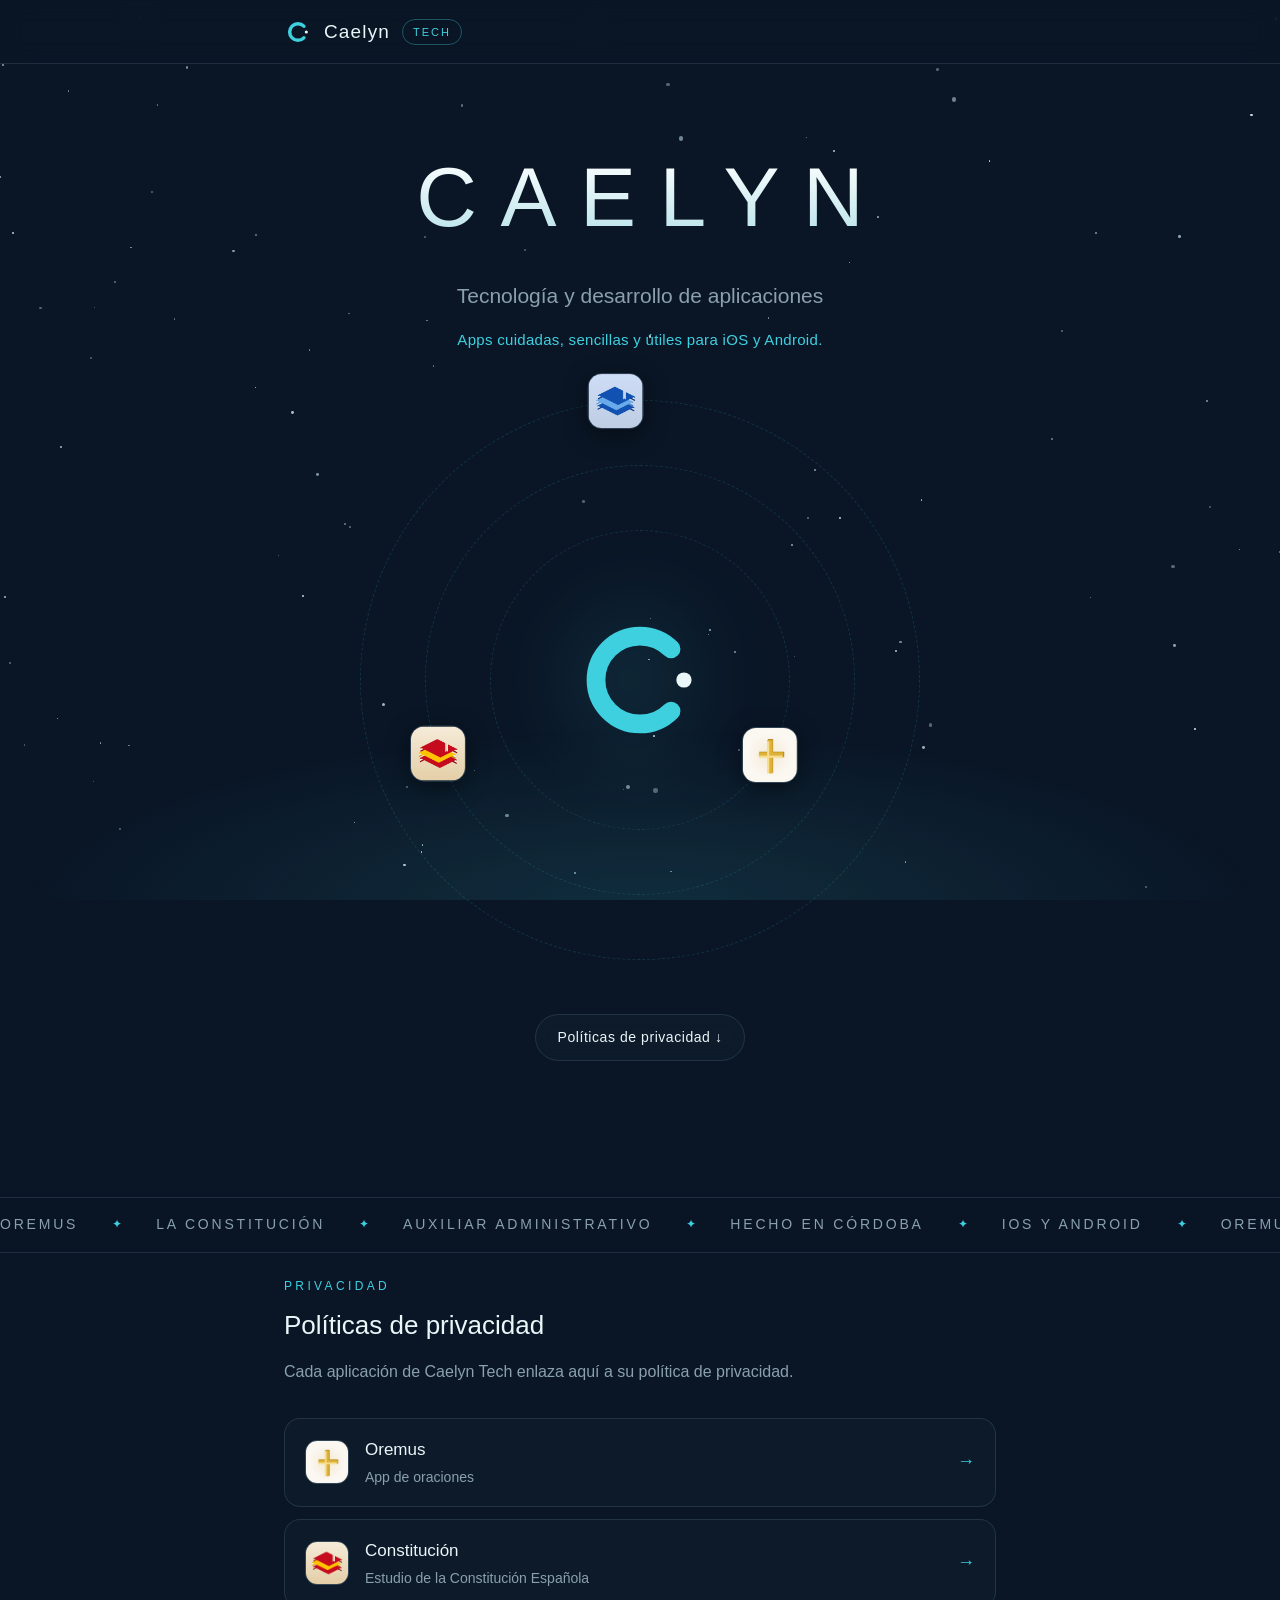
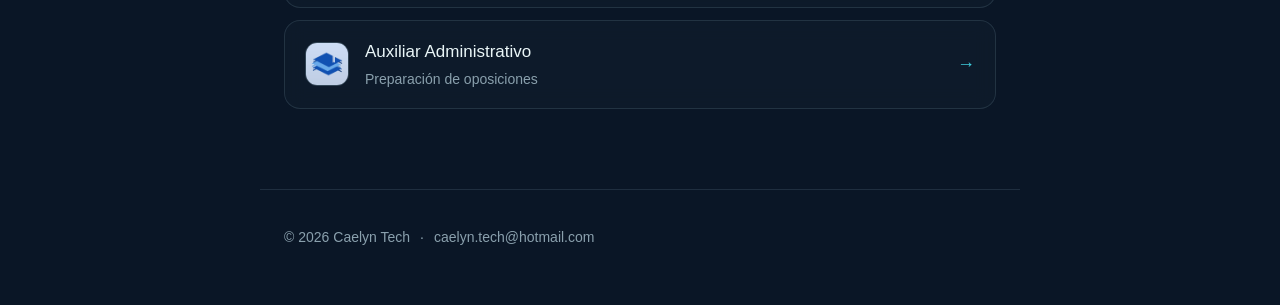
==== index.html @ d55067e0 "Efectos estilo MetaMask: tipografía gigante, cascada de entrada, ticker de apps, tilt 3D del sistema" ====
<!DOCTYPE html>
<html lang="es">
<head>
<meta charset="UTF-8" />
<meta name="viewport" content="width=device-width, initial-scale=1.0" />
<title>Caelyn Tech — Tecnología y desarrollo de aplicaciones</title>
<meta name="description" content="Caelyn Tech. Estudio de tecnología y desarrollo de aplicaciones. Centro de políticas de privacidad de nuestras apps." />
<link rel="icon" type="image/svg+xml" href="icon.svg?v=3" />
<link rel="icon" type="image/png" sizes="32x32" href="favicon-32.png?v=3" />
<link rel="icon" type="image/png" sizes="192x192" href="favicon-192.png?v=3" />
<link rel="apple-touch-icon" sizes="180x180" href="apple-touch-icon.png?v=3" />
<link rel="stylesheet" href="styles.css?v=4" />
</head>
<body>
<div class="sky" aria-hidden="true">
  <div class="stars" id="l1"></div>
  <div class="stars" id="l2"></div>
  <div class="stars" id="l3"></div>
  <div class="shooting"></div>
  <div class="horizon-glow"></div>
</div>

<header class="site-header">
  <a class="brand" href="./">
    <svg class="brand-mark" viewBox="0 0 64 64" aria-hidden="true">
      <path d="M45.4 18.6 A19 19 0 1 0 45.4 45.4" fill="none" stroke-width="8" stroke-linecap="round" style="stroke: var(--accent)" />
      <circle cx="51" cy="32" r="3.6" fill="currentColor" />
    </svg>
    <span class="brand-word">Caelyn</span>
    <span class="brand-tag">Tech</span>
  </a>
</header>

<main>
  <section class="hero">
    <h1>Caelyn</h1>
    <p class="tagline">Tecnología y desarrollo de aplicaciones</p>
    <p class="hero-sub">Apps cuidadas, sencillas y útiles para iOS y Android.</p>

    <div class="system" id="system" aria-label="Nuestras aplicaciones orbitando la marca Caelyn">
      <div class="ring r1" aria-hidden="true"></div>
      <div class="ring r2" aria-hidden="true"></div>
      <div class="ring r3" aria-hidden="true"></div>
      <div class="system-center" aria-hidden="true">
        <svg class="orbit-mark" viewBox="0 0 512 512">
          <path d="M362 150 A150 150 0 1 0 362 362" fill="none" stroke="#3fd0e0" stroke-width="64" stroke-linecap="round"/>
          <g class="sat"><circle cx="406" cy="256" r="26" fill="#eaf6f8"/></g>
        </svg>
      </div>
      <a class="sat-app s1" href="privacidad/oremus.html" data-app="oremus" aria-label="Oremus — información de la app">
        <img src="assets/apps/oremus.png" alt="" width="56" height="56" />
        <span>Oremus</span>
      </a>
      <a class="sat-app s2" href="privacidad/constitucion.html" data-app="constitucion" aria-label="Constitución — información de la app">
        <img src="assets/apps/constitucion.png" alt="" width="56" height="56" />
        <span>Constitución</span>
      </a>
      <a class="sat-app s3" href="privacidad/auxiliar-administrativo.html" data-app="auxiliar" aria-label="Auxiliar Administrativo — información de la app">
        <img src="assets/apps/auxiliar-administrativo.png" alt="" width="56" height="56" />
        <span>Auxiliar Administrativo</span>
      </a>
    </div>

    <a class="hero-cta" href="#privacidad">Políticas de privacidad <span aria-hidden="true">↓</span></a>
  </section>

  <div class="ticker" aria-hidden="true">
    <div class="ticker-track">
      <div class="ticker-half">
        <span>Oremus</span><b>✦</b><span>La Constitución</span><b>✦</b><span>Auxiliar Administrativo</span><b>✦</b><span>Hecho en Córdoba</span><b>✦</b><span>iOS y Android</span><b>✦</b>
      </div>
      <div class="ticker-half">
        <span>Oremus</span><b>✦</b><span>La Constitución</span><b>✦</b><span>Auxiliar Administrativo</span><b>✦</b><span>Hecho en Córdoba</span><b>✦</b><span>iOS y Android</span><b>✦</b>
      </div>
    </div>
  </div>

  <section class="policies" id="privacidad" aria-labelledby="privacidad-title">
    <p class="eyebrow">Privacidad</p>
    <h2 id="privacidad-title">Políticas de privacidad</h2>
    <p class="section-intro">
      Cada aplicación de Caelyn Tech enlaza aquí a su política de privacidad.
    </p>

    <ul class="policy-list">
      <li class="policy-item reveal">
        <a href="privacidad/oremus.html">
          <img class="policy-icon" src="assets/apps/oremus.png" alt="" width="44" height="44" />
          <span class="policy-text">
            <span class="policy-name">Oremus</span>
            <span class="policy-desc">App de oraciones</span>
          </span>
          <span class="policy-arrow" aria-hidden="true">→</span>
        </a>
      </li>
      <li class="policy-item reveal">
        <a href="privacidad/constitucion.html">
          <img class="policy-icon" src="assets/apps/constitucion.png" alt="" width="44" height="44" />
          <span class="policy-text">
            <span class="policy-name">Constitución</span>
            <span class="policy-desc">Estudio de la Constitución Española</span>
          </span>
          <span class="policy-arrow" aria-hidden="true">→</span>
        </a>
      </li>
      <li class="policy-item reveal">
        <a href="privacidad/auxiliar-administrativo.html">
          <img class="policy-icon" src="assets/apps/auxiliar-administrativo.png" alt="" width="44" height="44" />
          <span class="policy-text">
            <span class="policy-name">Auxiliar Administrativo</span>
            <span class="policy-desc">Preparación de oposiciones</span>
          </span>
          <span class="policy-arrow" aria-hidden="true">→</span>
        </a>
      </li>
    </ul>
  </section>
</main>

<div class="modal" id="modal" role="dialog" aria-modal="true" aria-labelledby="modal-name" hidden>
  <div class="modal-backdrop"></div>
  <div class="modal-card">
    <button class="modal-close" type="button" aria-label="Cerrar">×</button>
    <img id="modal-icon" src="" alt="" width="72" height="72" />
    <h3 id="modal-name"></h3>
    <p id="modal-desc"></p>
    <span class="soon-pill" id="modal-soon">Próximamente disponible</span>
    <div class="store-buttons" id="modal-stores"></div>
    <a id="modal-policy" class="modal-policy" href="#">Política de privacidad →</a>
  </div>
</div>

<footer class="site-footer">
  <span>© <span id="year"></span> Caelyn Tech</span>
  <span class="dot" aria-hidden="true">·</span>
  <a href="mailto:caelyn.tech@hotmail.com">caelyn.tech@hotmail.com</a>
</footer>

<script>
document.getElementById('year').textContent = new Date().getFullYear();

document.addEventListener('contextmenu', function (e) { e.preventDefault(); });
document.addEventListener('dragstart', function (e) {
  if (e.target && e.target.tagName === 'IMG') e.preventDefault();
});

var reduceMotion = window.matchMedia('(prefers-reduced-motion: reduce)').matches;

function makeStars(el, n, size) {
  var html = '';
  for (var i = 0; i < n; i++) {
    var x = (Math.random() * 100).toFixed(2);
    var y = (Math.random() * 100).toFixed(2);
    var s = (size * (0.6 + Math.random() * 0.8)).toFixed(2);
    var d = (Math.random() * 5).toFixed(2);
    var o = (0.35 + Math.random() * 0.55).toFixed(2);
    html += '<i style="left:' + x + '%;top:' + y + '%;width:' + s + 'px;height:' + s +
            'px;opacity:' + o + ';animation-delay:' + d + 's"></i>';
  }
  el.innerHTML = html;
}

var l1 = document.getElementById('l1');
var l2 = document.getElementById('l2');
var l3 = document.getElementById('l3');
var system = document.getElementById('system');
makeStars(l1, 70, 1.6);
makeStars(l2, 40, 2.4);
makeStars(l3, 16, 3.4);

if (!reduceMotion) {
  var sy = 0, mx = 0, my = 0, raf = null;
  function tick() {
    if (raf) return;
    raf = requestAnimationFrame(function () {
      raf = null;
      l1.style.transform = 'translate3d(' + (mx * -8) + 'px,' + (sy * 0.05 + my * -6) + 'px,0)';
      l2.style.transform = 'translate3d(' + (mx * -18) + 'px,' + (sy * 0.11 + my * -14) + 'px,0)';
      l3.style.transform = 'translate3d(' + (mx * -30) + 'px,' + (sy * 0.18 + my * -24) + 'px,0)';
      system.style.translate = (mx * 12) + 'px ' + (my * 8) + 'px';
      system.style.transform = 'perspective(1000px) rotateX(' + (my * -5) + 'deg) rotateY(' + (mx * 5) + 'deg)';
    });
  }
  window.addEventListener('scroll', function () { sy = window.scrollY; tick(); }, { passive: true });
  window.addEventListener('mousemove', function (e) {
    mx = (e.clientX / window.innerWidth - 0.5) * 2;
    my = (e.clientY / window.innerHeight - 0.5) * 2;
    tick();
  });
}

var APPS = {
  oremus: {
    name: 'Oremus', desc: 'App de oraciones',
    icon: 'assets/apps/oremus.png', policy: 'privacidad/oremus.html',
    play: 'https://play.google.com/store/apps/details?id=com.rafaelge.oremus', ios: null
  },
  constitucion: {
    name: 'Constitución', desc: 'Estudio de la Constitución Española',
    icon: 'assets/apps/constitucion.png', policy: 'privacidad/constitucion.html',
    play: null, ios: null
  },
  auxiliar: {
    name: 'Auxiliar Administrativo', desc: 'Preparación de oposiciones',
    icon: 'assets/apps/auxiliar-administrativo.png', policy: 'privacidad/auxiliar-administrativo.html',
    play: null, ios: null
  }
};

var modal = document.getElementById('modal');
var lastFocus = null;

function openModal(key) {
  var app = APPS[key];
  if (!app) return;
  document.getElementById('modal-icon').src = app.icon;
  document.getElementById('modal-name').textContent = app.name;
  document.getElementById('modal-desc').textContent = app.desc;
  document.getElementById('modal-policy').href = app.policy;
  document.getElementById('modal-soon').hidden = !!(app.play || app.ios);
  var stores = document.getElementById('modal-stores');
  stores.innerHTML = '';
  [['play', 'Google Play'], ['ios', 'App Store']].forEach(function (s) {
    var url = app[s[0]], el;
    if (url) {
      el = document.createElement('a');
      el.href = url; el.target = '_blank'; el.rel = 'noopener';
      el.className = 'store-btn';
      el.innerHTML = '<small>Disponible en</small><strong>' + s[1] + '</strong>';
    } else {
      el = document.createElement('span');
      el.className = 'store-btn disabled';
      el.innerHTML = '<small>Próximamente en</small><strong>' + s[1] + '</strong>';
    }
    stores.appendChild(el);
  });
  lastFocus = document.activeElement;
  modal.hidden = false;
  modal.querySelector('.modal-close').focus();
}

function closeModal() {
  modal.hidden = true;
  if (lastFocus) lastFocus.focus();
}

document.querySelectorAll('.sat-app').forEach(function (a) {
  a.addEventListener('click', function (e) { e.preventDefault(); openModal(a.dataset.app); });
});
modal.querySelector('.modal-close').addEventListener('click', closeModal);
modal.querySelector('.modal-backdrop').addEventListener('click', closeModal);
document.addEventListener('keydown', function (e) {
  if (e.key === 'Escape' && !modal.hidden) closeModal();
});

var pauseTimer = null;
system.addEventListener('touchstart', function () {
  system.classList.add('paused');
  clearTimeout(pauseTimer);
  pauseTimer = setTimeout(function () { system.classList.remove('paused'); }, 4000);
}, { passive: true });

var obs = new IntersectionObserver(function (entries) {
  entries.forEach(function (en) {
    if (en.isIntersecting) { en.target.classList.add('in'); obs.unobserve(en.target); }
  });
}, { threshold: 0.15 });
document.querySelectorAll('.reveal').forEach(function (el) { obs.observe(el); });

if (!reduceMotion && window.matchMedia('(pointer: fine)').matches) {
  document.querySelectorAll('.policy-item a').forEach(function (card) {
    card.addEventListener('mousemove', function (e) {
      var r = card.getBoundingClientRect();
      var px = (e.clientX - r.left) / r.width - 0.5;
      var py = (e.clientY - r.top) / r.height - 0.5;
      card.style.transform = 'perspective(700px) rotateX(' + (py * -6) + 'deg) rotateY(' + (px * 8) + 'deg) translateY(-2px)';
    });
    card.addEventListener('mouseleave', function () { card.style.transform = ''; });
  });
}
</script>
</body>
</html>
---- styles.css ----
:root {
  --bg: #0a1626;
  --surface: #11202f;
  --surface-2: #12283a;
  --text: #eaf6f8;
  --muted: #8aa0ad;
  --line: rgba(160, 200, 220, 0.14);
  --accent: #3fd0e0;
  --accent-soft: rgba(63, 208, 224, 0.1);
  --max: 760px;
}

* { box-sizing: border-box; }

html {
  -webkit-text-size-adjust: 100%;
  scroll-behavior: smooth;
}

body {
  margin: 0;
  background: var(--bg);
  color: var(--text);
  font-family: -apple-system, BlinkMacSystemFont, "Segoe UI", Roboto, Helvetica, Arial, sans-serif;
  line-height: 1.65;
  -webkit-font-smoothing: antialiased;
}

a { color: inherit; }

img {
  -webkit-user-drag: none;
  user-select: none;
  -webkit-user-select: none;
}

/* ---------- Cielo: estrellas, fugaz y horizonte ---------- */

.sky {
  position: fixed;
  inset: 0;
  overflow: hidden;
  pointer-events: none;
  z-index: 0;
}

.stars { position: absolute; inset: -60px; will-change: transform; }

.stars i {
  position: absolute;
  border-radius: 50%;
  background: #cfeef3;
  animation: twinkle 4.5s ease-in-out infinite;
}

@keyframes twinkle {
  0%, 100% { filter: brightness(0.7); }
  50% { filter: brightness(1.6); }
}

.shooting {
  position: absolute;
  top: 14%;
  left: -12%;
  width: 130px;
  height: 2px;
  border-radius: 2px;
  background: linear-gradient(90deg, transparent, #cfeef3);
  opacity: 0;
  animation: shoot 11s linear infinite 3s;
}

@keyframes shoot {
  0% { transform: translate(0, 0) rotate(16deg); opacity: 0; }
  2% { opacity: 0.9; }
  7% { transform: translate(120vw, 34vh) rotate(16deg); opacity: 0; }
  100% { transform: translate(120vw, 34vh) rotate(16deg); opacity: 0; }
}

.horizon-glow {
  position: absolute;
  left: 50%;
  bottom: -32vh;
  transform: translateX(-50%);
  width: 150vw;
  height: 62vh;
  background: radial-gradient(ellipse 50% 50% at 50% 50%, rgba(63, 208, 224, 0.13), transparent 65%);
}

/* ---------- Header ---------- */

.site-header {
  position: sticky;
  top: 0;
  z-index: 10;
  backdrop-filter: blur(14px);
  -webkit-backdrop-filter: blur(14px);
  background: rgba(10, 22, 38, 0.6);
  border-bottom: 0.5px solid var(--line);
  padding: 0;
}

.site-header .brand {
  max-width: var(--max);
  margin: 0 auto;
  padding: 16px 24px;
}

.site-header .back {
  display: flex;
  align-items: center;
  max-width: var(--max);
  margin: 0 auto;
  padding: 16px 24px;
}

.brand {
  display: flex;
  align-items: center;
  gap: 12px;
  text-decoration: none;
  color: var(--text);
}

.brand-mark { width: 28px; height: 28px; flex: none; }

.brand-word {
  font-size: 19px;
  font-weight: 500;
  letter-spacing: 0.06em;
}

.brand-tag {
  font-size: 11px;
  font-weight: 500;
  letter-spacing: 0.18em;
  text-transform: uppercase;
  color: var(--accent);
  border: 1px solid rgba(63, 208, 224, 0.35);
  border-radius: 999px;
  padding: 3px 10px;
}

/* ---------- Contenido ---------- */

main {
  position: relative;
  z-index: 1;
  max-width: var(--max);
  margin: 0 auto;
  padding: 0 24px;
}

.hero {
  padding: 64px 0 72px;
  text-align: center;
}

.hero > * {
  animation: fade-up 0.8s cubic-bezier(0.2, 0.7, 0.2, 1) backwards;
}

.hero > *:nth-child(1) { animation-delay: 0.05s; }
.hero > *:nth-child(2) { animation-delay: 0.15s; }
.hero > *:nth-child(3) { animation-delay: 0.25s; }
.hero > *:nth-child(4) { animation-delay: 0.35s; }
.hero > *:nth-child(5) { animation-delay: 0.5s; }

@keyframes fade-up {
  from { opacity: 0; transform: translateY(24px); }
  to { opacity: 1; transform: none; }
}

.hero h1 {
  margin: 0;
  font-size: clamp(44px, 8.5vw, 84px);
  font-weight: 500;
  letter-spacing: 0.28em;
  text-indent: 0.28em;
  text-transform: uppercase;
  background: linear-gradient(180deg, #ffffff 20%, #9fd9e3);
  -webkit-background-clip: text;
  background-clip: text;
  color: transparent;
}

.tagline {
  margin: 12px 0 0;
  font-size: 21px;
  color: var(--muted);
}

.hero-sub {
  margin: 14px 0 0;
  font-size: 15px;
  color: var(--accent);
  letter-spacing: 0.02em;
}

/* ---------- Sistema orbital (modo satélite) ---------- */

.ticker {
  position: relative;
  z-index: 1;
  width: 100vw;
  margin: 64px 0 0 calc(50% - 50vw);
  overflow: hidden;
  border-top: 0.5px solid var(--line);
  border-bottom: 0.5px solid var(--line);
  padding: 15px 0;
  background: rgba(10, 22, 38, 0.45);
}

.ticker-track {
  display: flex;
  width: max-content;
  animation: tick 28s linear infinite;
  will-change: transform;
}

.ticker-half {
  display: inline-flex;
  align-items: center;
  gap: 34px;
  padding-right: 34px;
  flex: none;
}

.ticker span {
  font-size: 14px;
  font-weight: 500;
  letter-spacing: 0.2em;
  text-transform: uppercase;
  color: var(--muted);
  white-space: nowrap;
}

.ticker b {
  color: var(--accent);
  font-weight: 400;
  font-size: 12px;
}

.ticker:hover .ticker-track { animation-play-state: paused; }

@keyframes tick {
  to { transform: translateX(-50%); }
}

.eyebrow {
  margin: 0 0 8px;
  font-size: 12px;
  font-weight: 500;
  letter-spacing: 0.28em;
  text-transform: uppercase;
  color: var(--accent);
}

.system {
  --r1: 150px;
  --r2: 215px;
  --r3: 280px;
  --icon: 56px;
  --mark: 150px;
  position: relative;
  width: 600px;
  height: 600px;
  margin: 28px auto 0;
  will-change: translate, transform;
}

.ring {
  position: absolute;
  top: 50%;
  left: 50%;
  transform: translate(-50%, -50%);
  border: 1px dashed rgba(63, 208, 224, 0.16);
  border-radius: 50%;
}

.r1 { width: calc(var(--r1) * 2); height: calc(var(--r1) * 2); }
.r2 { width: calc(var(--r2) * 2); height: calc(var(--r2) * 2); }
.r3 { width: calc(var(--r3) * 2); height: calc(var(--r3) * 2); }

.system-center {
  position: absolute;
  top: 50%;
  left: 50%;
  transform: translate(-50%, -50%);
}

.orbit-mark {
  width: var(--mark);
  height: var(--mark);
  display: block;
  filter: drop-shadow(0 0 44px rgba(63, 208, 224, 0.35));
}

.sat {
  transform-box: view-box;
  transform-origin: 50% 50%;
  animation: orbit 16s linear infinite;
}

@keyframes orbit {
  to { transform: rotate(360deg); }
}

.sat-app {
  position: absolute;
  top: 50%;
  left: 50%;
  width: var(--icon);
  height: var(--icon);
  margin: calc(var(--icon) / -2) 0 0 calc(var(--icon) / -2);
  text-decoration: none;
  color: var(--text);
  z-index: 2;
}

.sat-app img {
  display: block;
  width: 100%;
  height: 100%;
  border-radius: 14px;
  border: 1px solid rgba(160, 200, 220, 0.25);
  box-shadow: 0 6px 24px rgba(0, 0, 0, 0.45);
  transition: transform 0.2s ease, box-shadow 0.2s ease;
}

.sat-app:hover img,
.sat-app:focus-visible img {
  transform: scale(1.12);
  box-shadow: 0 8px 30px rgba(63, 208, 224, 0.35);
}

.sat-app span {
  position: absolute;
  top: 100%;
  left: 50%;
  transform: translateX(-50%);
  margin-top: 8px;
  font-size: 12px;
  white-space: nowrap;
  background: rgba(10, 22, 38, 0.85);
  border: 1px solid var(--line);
  border-radius: 999px;
  padding: 3px 10px;
  opacity: 0;
  transition: opacity 0.2s ease;
  pointer-events: none;
}

.sat-app:hover span,
.sat-app:focus-visible span { opacity: 1; }

.s1 {
  transform: rotate(30deg) translateX(var(--r1)) rotate(-30deg);
  animation: orb1 22s linear infinite;
}

.s2 {
  transform: rotate(160deg) translateX(var(--r2)) rotate(-160deg);
  animation: orb2 34s linear infinite;
}

.s3 {
  transform: rotate(265deg) translateX(var(--r3)) rotate(-265deg);
  animation: orb3 48s linear infinite;
}

@keyframes orb1 {
  from { transform: rotate(30deg) translateX(var(--r1)) rotate(-30deg); }
  to { transform: rotate(390deg) translateX(var(--r1)) rotate(-390deg); }
}

@keyframes orb2 {
  from { transform: rotate(160deg) translateX(var(--r2)) rotate(-160deg); }
  to { transform: rotate(520deg) translateX(var(--r2)) rotate(-520deg); }
}

@keyframes orb3 {
  from { transform: rotate(265deg) translateX(var(--r3)) rotate(-265deg); }
  to { transform: rotate(625deg) translateX(var(--r3)) rotate(-625deg); }
}

.system:hover .sat-app,
.system:hover .sat,
.system:focus-within .sat-app,
.system:focus-within .sat,
.system.paused .sat-app,
.system.paused .sat {
  animation-play-state: paused;
}

.hero-cta {
  display: inline-block;
  margin-top: 34px;
  padding: 11px 22px;
  font-size: 14px;
  letter-spacing: 0.04em;
  color: var(--text);
  text-decoration: none;
  border: 1px solid var(--line);
  border-radius: 999px;
  background: rgba(17, 32, 47, 0.5);
  backdrop-filter: blur(8px);
  -webkit-backdrop-filter: blur(8px);
  transition: border-color 0.2s ease, background 0.2s ease, transform 0.2s ease;
}

.hero-cta:hover {
  border-color: var(--accent);
  background: var(--surface-2);
  transform: translateY(-1px);
}

/* ---------- Políticas ---------- */

.policies { padding: 24px 0 80px; }

.policies h2 {
  margin: 0;
  font-size: 26px;
  font-weight: 500;
}

.section-intro {
  margin: 12px 0 32px;
  color: var(--muted);
  font-size: 16px;
}

.policy-list {
  list-style: none;
  margin: 0;
  padding: 0;
  display: flex;
  flex-direction: column;
  gap: 12px;
}

.policy-item a {
  display: flex;
  align-items: center;
  gap: 16px;
  padding: 17px 20px;
  background: rgba(17, 32, 47, 0.55);
  backdrop-filter: blur(10px);
  -webkit-backdrop-filter: blur(10px);
  border: 0.5px solid var(--line);
  border-radius: 16px;
  text-decoration: none;
  color: var(--text);
  transition: border-color 0.2s ease, background 0.2s ease, transform 0.2s ease, box-shadow 0.2s ease;
}

.policy-item a:hover {
  border-color: var(--accent);
  background: var(--surface-2);
  transform: translateY(-2px);
  box-shadow: 0 10px 34px rgba(63, 208, 224, 0.12);
}

.policy-icon {
  flex: none;
  width: 44px;
  height: 44px;
  border-radius: 12px;
  border: 1px solid rgba(160, 200, 220, 0.25);
}

.policy-text {
  display: flex;
  flex-direction: column;
  gap: 2px;
  min-width: 0;
}

.policy-name { font-size: 17px; font-weight: 500; }

.policy-desc { font-size: 14px; color: var(--muted); }

.policy-arrow {
  margin-left: auto;
  color: var(--accent);
  font-size: 18px;
  transition: transform 0.2s ease;
}

.policy-item a:hover .policy-arrow { transform: translateX(4px); }

.reveal {
  opacity: 0;
  transform: translateY(18px);
  transition: opacity 0.6s ease, transform 0.6s ease;
}

.policy-list .reveal:nth-child(2) { transition-delay: 0.08s; }
.policy-list .reveal:nth-child(3) { transition-delay: 0.16s; }

.reveal.in {
  opacity: 1;
  transform: none;
}

/* ---------- Ficha de app (modal) ---------- */

.modal {
  position: fixed;
  inset: 0;
  z-index: 50;
  display: flex;
  align-items: center;
  justify-content: center;
  padding: 24px;
}

.modal[hidden] { display: none; }

.modal-backdrop {
  position: absolute;
  inset: 0;
  background: rgba(4, 9, 18, 0.72);
  backdrop-filter: blur(6px);
  -webkit-backdrop-filter: blur(6px);
}

.modal-card {
  position: relative;
  width: 100%;
  max-width: 340px;
  text-align: center;
  background: var(--surface);
  border: 0.5px solid var(--line);
  border-radius: 22px;
  padding: 32px 26px 26px;
  box-shadow: 0 24px 80px rgba(0, 0, 0, 0.55);
  animation: modal-pop 0.22s ease;
}

@keyframes modal-pop {
  from { opacity: 0; transform: scale(0.94) translateY(8px); }
  to { opacity: 1; transform: none; }
}

.modal-close {
  position: absolute;
  top: 12px;
  right: 12px;
  width: 34px;
  height: 34px;
  border: 0.5px solid var(--line);
  border-radius: 50%;
  background: transparent;
  color: var(--muted);
  font-size: 18px;
  line-height: 1;
  cursor: pointer;
  transition: color 0.15s ease, border-color 0.15s ease;
}

.modal-close:hover {
  color: var(--text);
  border-color: var(--accent);
}

.modal-card img {
  width: 72px;
  height: 72px;
  border-radius: 18px;
  border: 1px solid rgba(160, 200, 220, 0.25);
}

.modal-card h3 {
  margin: 14px 0 2px;
  font-size: 20px;
  font-weight: 500;
}

.modal-card p {
  margin: 0;
  font-size: 14px;
  color: var(--muted);
}

.soon-pill {
  display: inline-block;
  margin-top: 14px;
  font-size: 12px;
  font-weight: 500;
  letter-spacing: 0.04em;
  color: var(--accent);
  background: var(--accent-soft);
  border: 1px solid rgba(63, 208, 224, 0.3);
  border-radius: 999px;
  padding: 4px 14px;
}

.store-buttons {
  display: flex;
  flex-direction: column;
  gap: 10px;
  margin-top: 18px;
}

.store-btn {
  display: flex;
  flex-direction: column;
  align-items: center;
  gap: 1px;
  padding: 10px 14px;
  border: 0.5px solid var(--line);
  border-radius: 14px;
  background: rgba(18, 40, 58, 0.5);
  text-decoration: none;
  color: var(--text);
  transition: border-color 0.15s ease, transform 0.15s ease;
}

.store-btn small {
  font-size: 11px;
  color: var(--muted);
  letter-spacing: 0.03em;
}

.store-btn strong {
  font-size: 15px;
  font-weight: 500;
}

a.store-btn:hover {
  border-color: var(--accent);
  transform: translateY(-1px);
}

.store-btn.disabled {
  opacity: 0.5;
  cursor: default;
}

.modal-policy {
  display: inline-block;
  margin-top: 18px;
  font-size: 13px;
  color: var(--muted);
  text-decoration: none;
  transition: color 0.15s ease;
}

.modal-policy:hover { color: var(--accent); }

/* ---------- Footer ---------- */

.site-footer {
  position: relative;
  z-index: 1;
  max-width: var(--max);
  margin: 0 auto;
  padding: 36px 24px 56px;
  border-top: 0.5px solid var(--line);
  color: var(--muted);
  font-size: 14px;
  display: flex;
  align-items: center;
  gap: 10px;
}

.site-footer a { text-decoration: none; }
.site-footer a:hover { color: var(--accent); }

/* ---------- Movimiento reducido y móvil ---------- */

@media (prefers-reduced-motion: reduce) {
  html { scroll-behavior: auto; }
  .sat, .stars i, .shooting, .s1, .s2, .s3, .modal-card, .hero > *, .ticker-track { animation: none; }
  .reveal { opacity: 1; transform: none; transition: none; }
}

@media (max-width: 700px) {
  .system {
    --r1: 78px;
    --r2: 112px;
    --r3: 146px;
    --icon: 42px;
    --mark: 88px;
    width: 340px;
    height: 340px;
    margin-top: 18px;
  }
  .sat-app img { border-radius: 11px; }
  .hero { padding: 48px 0 56px; }
  .ticker { margin-top: 44px; }
  .policy-desc { font-size: 13px; }
}
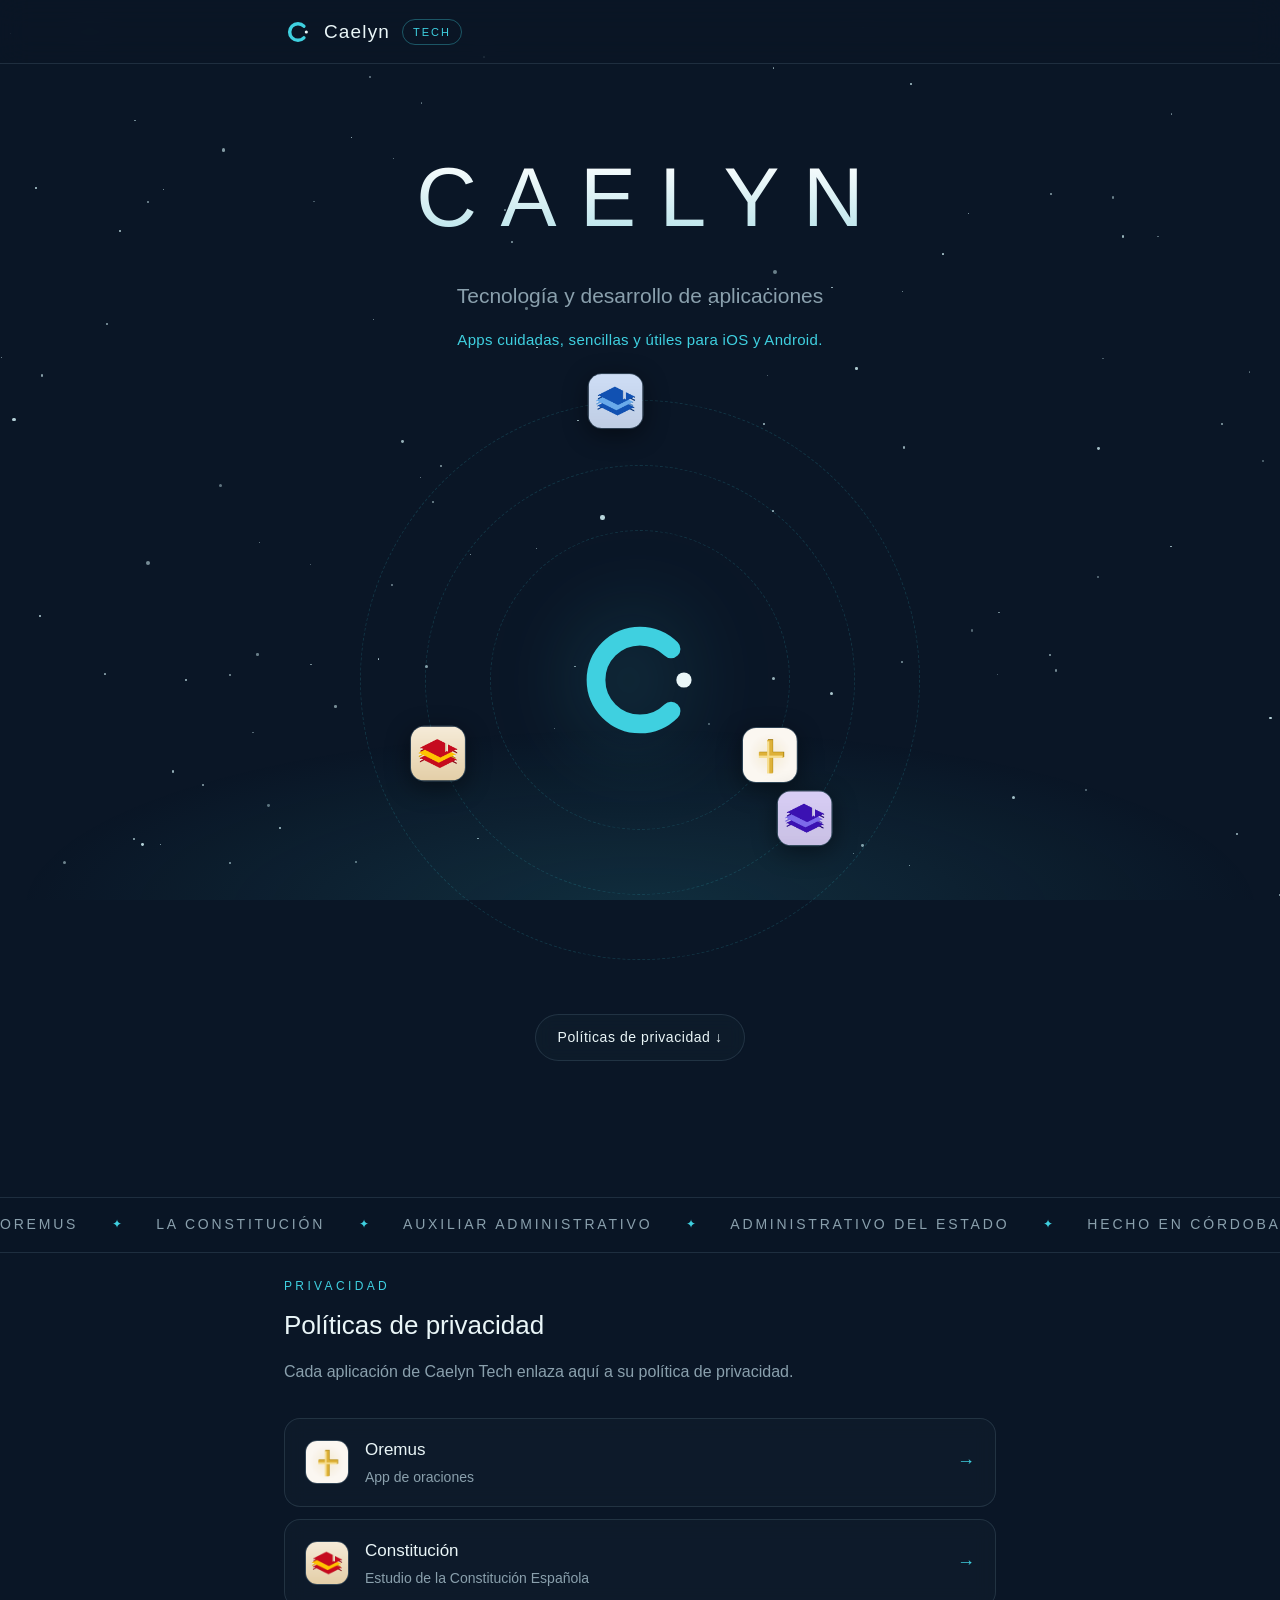
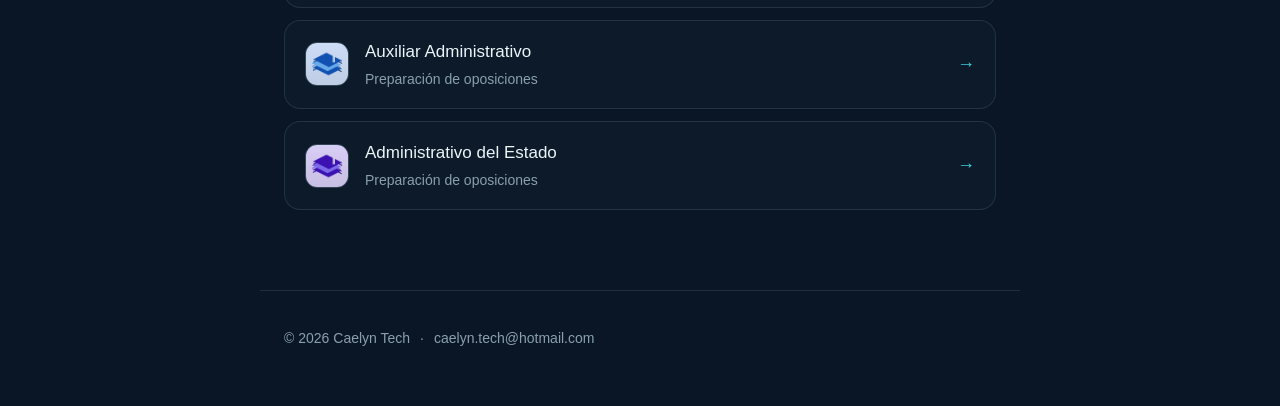
==== commit 340389bb: "Añadir Administrativo del Estado al sistema de apps (satélite, ticker, políticas y modal)" ====
--- a/index.html
+++ b/index.html
@@ -59,6 +59,10 @@
         <img src="assets/apps/auxiliar-administrativo.png" alt="" width="56" height="56" />
         <span>Auxiliar Administrativo</span>
       </a>
+      <a class="sat-app s4" href="privacidad/administrativo-estado.html" data-app="administrativo" aria-label="Administrativo del Estado — información de la app">
+        <img src="assets/apps/administrativo-estado.png" alt="" width="56" height="56" />
+        <span>Administrativo del Estado</span>
+      </a>
     </div>
 
     <a class="hero-cta" href="#privacidad">Políticas de privacidad <span aria-hidden="true">↓</span></a>
@@ -67,10 +71,10 @@
   <div class="ticker" aria-hidden="true">
     <div class="ticker-track">
       <div class="ticker-half">
-        <span>Oremus</span><b>✦</b><span>La Constitución</span><b>✦</b><span>Auxiliar Administrativo</span><b>✦</b><span>Hecho en Córdoba</span><b>✦</b><span>iOS y Android</span><b>✦</b>
+        <span>Oremus</span><b>✦</b><span>La Constitución</span><b>✦</b><span>Auxiliar Administrativo</span><b>✦</b><span>Administrativo del Estado</span><b>✦</b><span>Hecho en Córdoba</span><b>✦</b><span>iOS y Android</span><b>✦</b>
       </div>
       <div class="ticker-half">
-        <span>Oremus</span><b>✦</b><span>La Constitución</span><b>✦</b><span>Auxiliar Administrativo</span><b>✦</b><span>Hecho en Córdoba</span><b>✦</b><span>iOS y Android</span><b>✦</b>
+        <span>Oremus</span><b>✦</b><span>La Constitución</span><b>✦</b><span>Auxiliar Administrativo</span><b>✦</b><span>Administrativo del Estado</span><b>✦</b><span>Hecho en Córdoba</span><b>✦</b><span>iOS y Android</span><b>✦</b>
       </div>
     </div>
   </div>
@@ -113,6 +117,16 @@
           <span class="policy-arrow" aria-hidden="true">→</span>
         </a>
       </li>
+      <li class="policy-item reveal">
+        <a href="privacidad/administrativo-estado.html">
+          <img class="policy-icon" src="assets/apps/administrativo-estado.png" alt="" width="44" height="44" />
+          <span class="policy-text">
+            <span class="policy-name">Administrativo del Estado</span>
+            <span class="policy-desc">Preparación de oposiciones</span>
+          </span>
+          <span class="policy-arrow" aria-hidden="true">→</span>
+        </a>
+      </li>
     </ul>
   </section>
 </main>
@@ -203,6 +217,11 @@
   auxiliar: {
     name: 'Auxiliar Administrativo', desc: 'Preparación de oposiciones',
     icon: 'assets/apps/auxiliar-administrativo.png', policy: 'privacidad/auxiliar-administrativo.html',
+    play: null, ios: null
+  },
+  administrativo: {
+    name: 'Administrativo del Estado', desc: 'Preparación de oposiciones',
+    icon: 'assets/apps/administrativo-estado.png', policy: 'privacidad/administrativo-estado.html',
     play: null, ios: null
   }
 };
--- a/styles.css
+++ b/styles.css
@@ -369,6 +369,11 @@
   animation: orb3 48s linear infinite;
 }
 
+.s4 {
+  transform: rotate(40deg) translateX(var(--r2)) rotate(-40deg);
+  animation: orb4 40s linear infinite;
+}
+
 @keyframes orb1 {
   from { transform: rotate(30deg) translateX(var(--r1)) rotate(-30deg); }
   to { transform: rotate(390deg) translateX(var(--r1)) rotate(-390deg); }
@@ -382,6 +387,11 @@
 @keyframes orb3 {
   from { transform: rotate(265deg) translateX(var(--r3)) rotate(-265deg); }
   to { transform: rotate(625deg) translateX(var(--r3)) rotate(-625deg); }
+}
+
+@keyframes orb4 {
+  from { transform: rotate(40deg) translateX(var(--r2)) rotate(-40deg); }
+  to { transform: rotate(400deg) translateX(var(--r2)) rotate(-400deg); }
 }
 
 .system:hover .sat-app,
@@ -673,7 +683,7 @@
 
 @media (prefers-reduced-motion: reduce) {
   html { scroll-behavior: auto; }
-  .sat, .stars i, .shooting, .s1, .s2, .s3, .modal-card, .hero > *, .ticker-track { animation: none; }
+  .sat, .stars i, .shooting, .s1, .s2, .s3, .s4, .modal-card, .hero > *, .ticker-track { animation: none; }
   .reveal { opacity: 1; transform: none; transition: none; }
 }
 
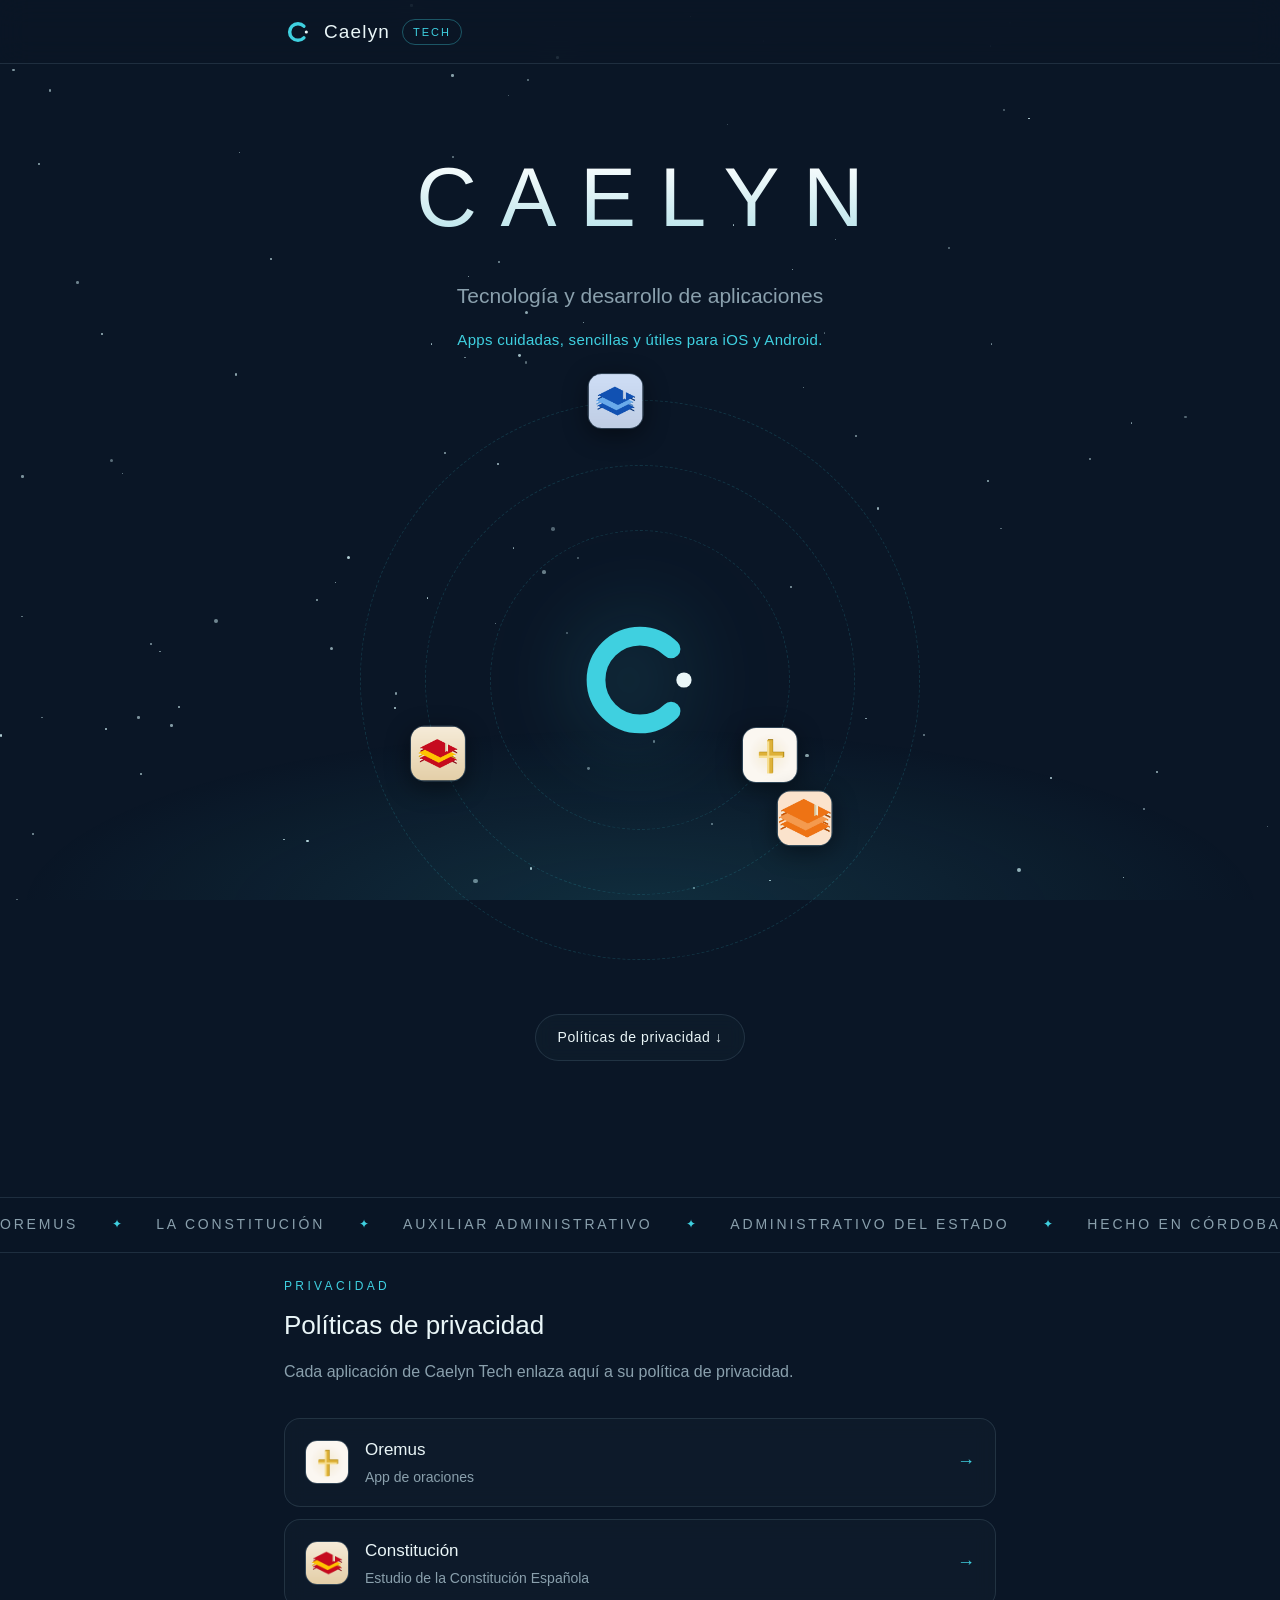
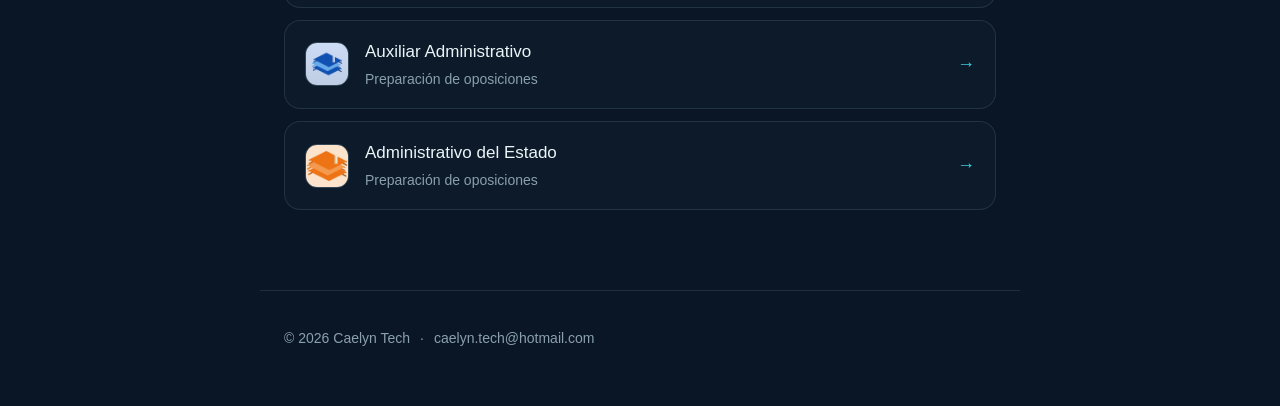
==== commit 73cb3d10: "Cache-bust del icono de Administrativo del Estado (v2)" ====
--- a/index.html
+++ b/index.html
@@ -60,7 +60,7 @@
         <span>Auxiliar Administrativo</span>
       </a>
       <a class="sat-app s4" href="privacidad/administrativo-estado.html" data-app="administrativo" aria-label="Administrativo del Estado — información de la app">
-        <img src="assets/apps/administrativo-estado.png" alt="" width="56" height="56" />
+        <img src="assets/apps/administrativo-estado.png?v=2" alt="" width="56" height="56" />
         <span>Administrativo del Estado</span>
       </a>
     </div>
@@ -119,7 +119,7 @@
       </li>
       <li class="policy-item reveal">
         <a href="privacidad/administrativo-estado.html">
-          <img class="policy-icon" src="assets/apps/administrativo-estado.png" alt="" width="44" height="44" />
+          <img class="policy-icon" src="assets/apps/administrativo-estado.png?v=2" alt="" width="44" height="44" />
           <span class="policy-text">
             <span class="policy-name">Administrativo del Estado</span>
             <span class="policy-desc">Preparación de oposiciones</span>
@@ -221,7 +221,7 @@
   },
   administrativo: {
     name: 'Administrativo del Estado', desc: 'Preparación de oposiciones',
-    icon: 'assets/apps/administrativo-estado.png', policy: 'privacidad/administrativo-estado.html',
+    icon: 'assets/apps/administrativo-estado.png?v=2', policy: 'privacidad/administrativo-estado.html',
     play: null, ios: null
   }
 };
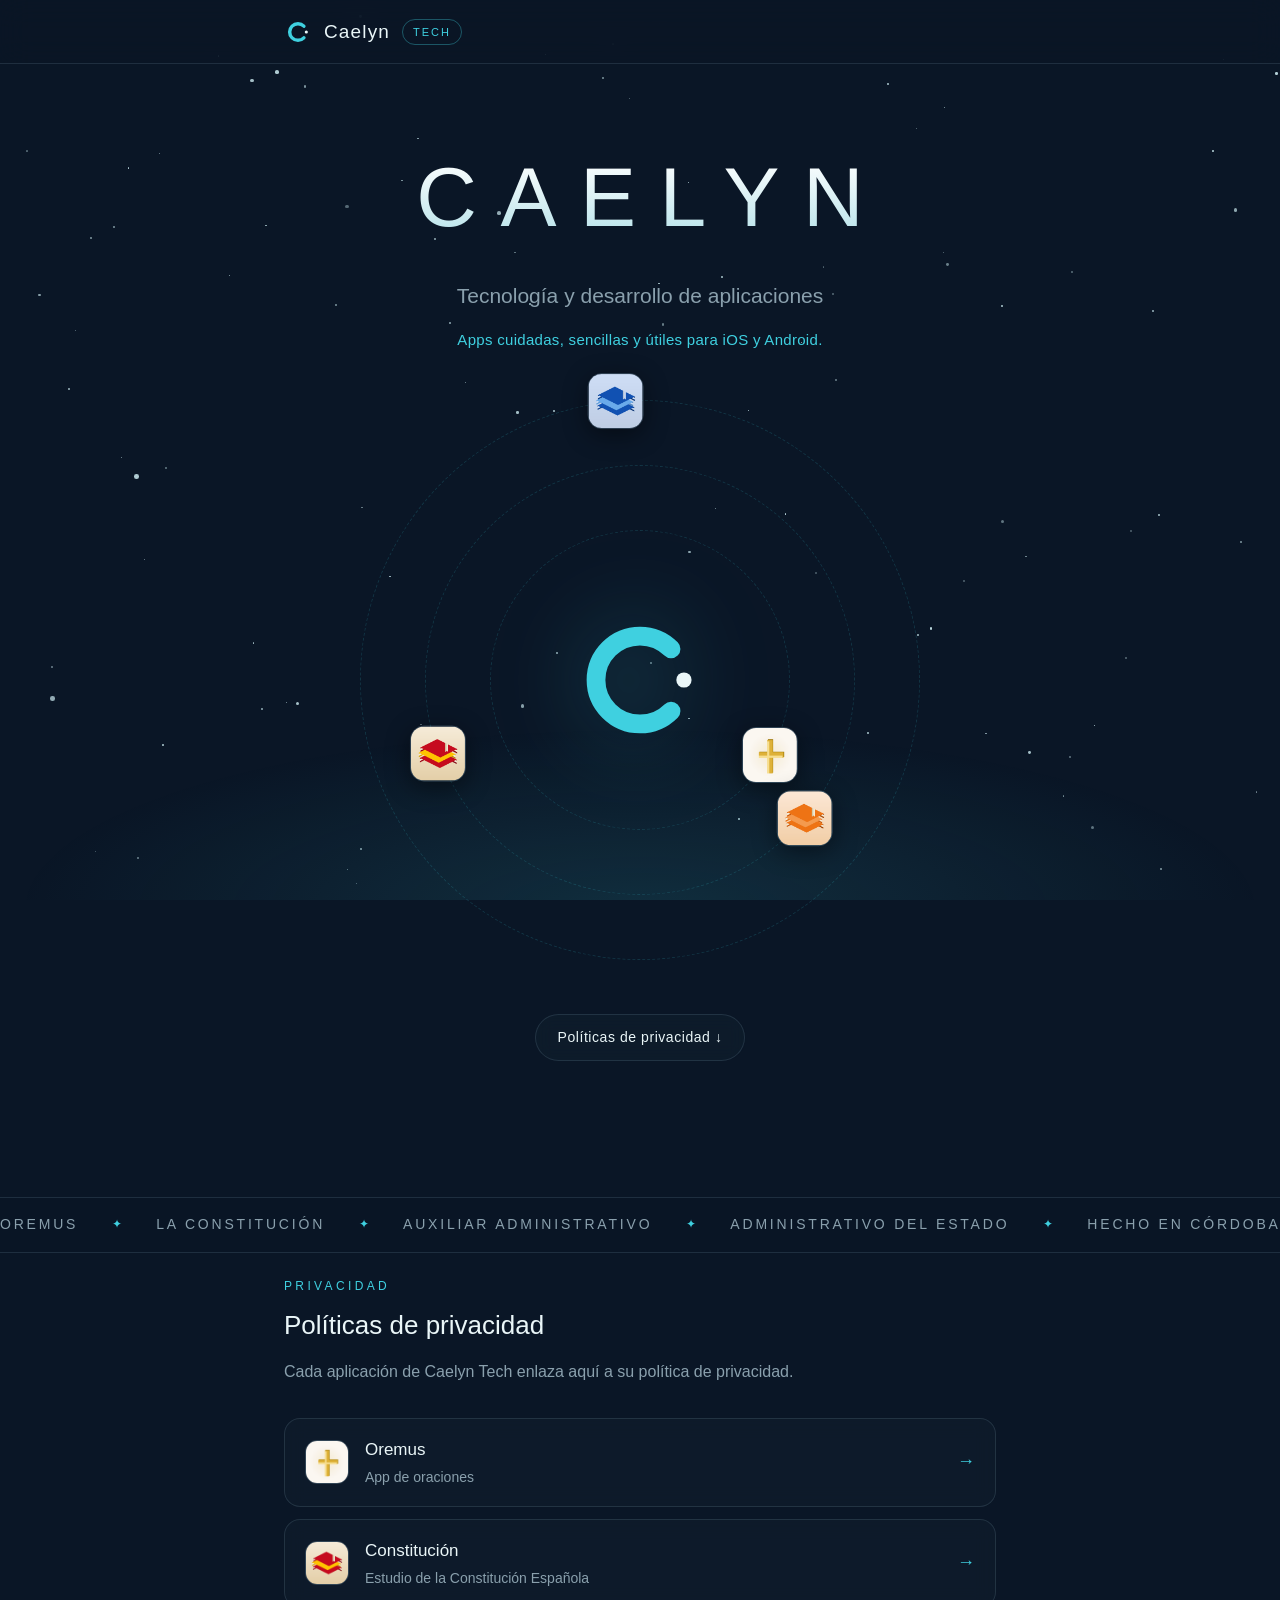
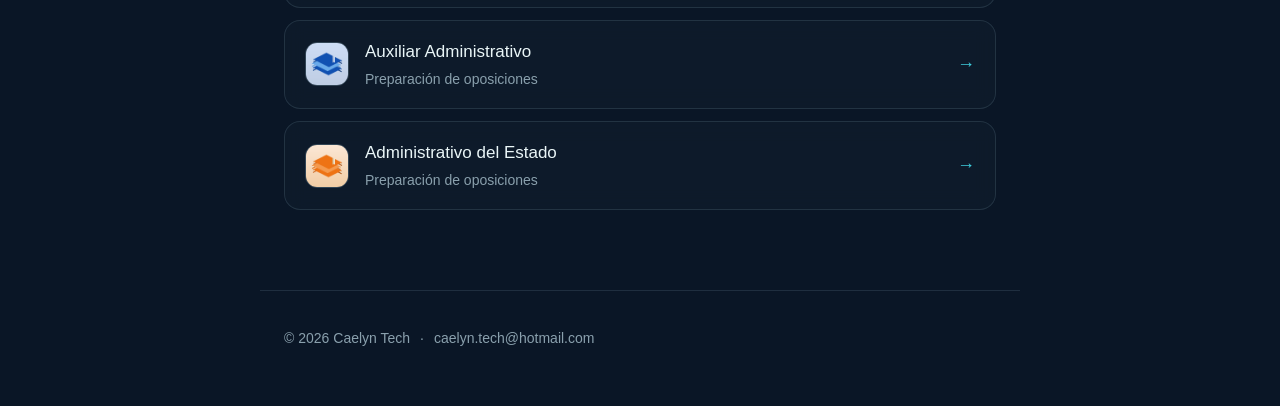
==== commit 58f41819: "Icono Administrativo del Estado: estilo igual a Auxiliar/Constitucion (cache-bust v3)" ====
--- a/index.html
+++ b/index.html
@@ -60,7 +60,7 @@
         <span>Auxiliar Administrativo</span>
       </a>
       <a class="sat-app s4" href="privacidad/administrativo-estado.html" data-app="administrativo" aria-label="Administrativo del Estado — información de la app">
-        <img src="assets/apps/administrativo-estado.png?v=2" alt="" width="56" height="56" />
+        <img src="assets/apps/administrativo-estado.png?v=3" alt="" width="56" height="56" />
         <span>Administrativo del Estado</span>
       </a>
     </div>
@@ -119,7 +119,7 @@
       </li>
       <li class="policy-item reveal">
         <a href="privacidad/administrativo-estado.html">
-          <img class="policy-icon" src="assets/apps/administrativo-estado.png?v=2" alt="" width="44" height="44" />
+          <img class="policy-icon" src="assets/apps/administrativo-estado.png?v=3" alt="" width="44" height="44" />
           <span class="policy-text">
             <span class="policy-name">Administrativo del Estado</span>
             <span class="policy-desc">Preparación de oposiciones</span>
@@ -221,7 +221,7 @@
   },
   administrativo: {
     name: 'Administrativo del Estado', desc: 'Preparación de oposiciones',
-    icon: 'assets/apps/administrativo-estado.png?v=2', policy: 'privacidad/administrativo-estado.html',
+    icon: 'assets/apps/administrativo-estado.png?v=3', policy: 'privacidad/administrativo-estado.html',
     play: null, ios: null
   }
 };
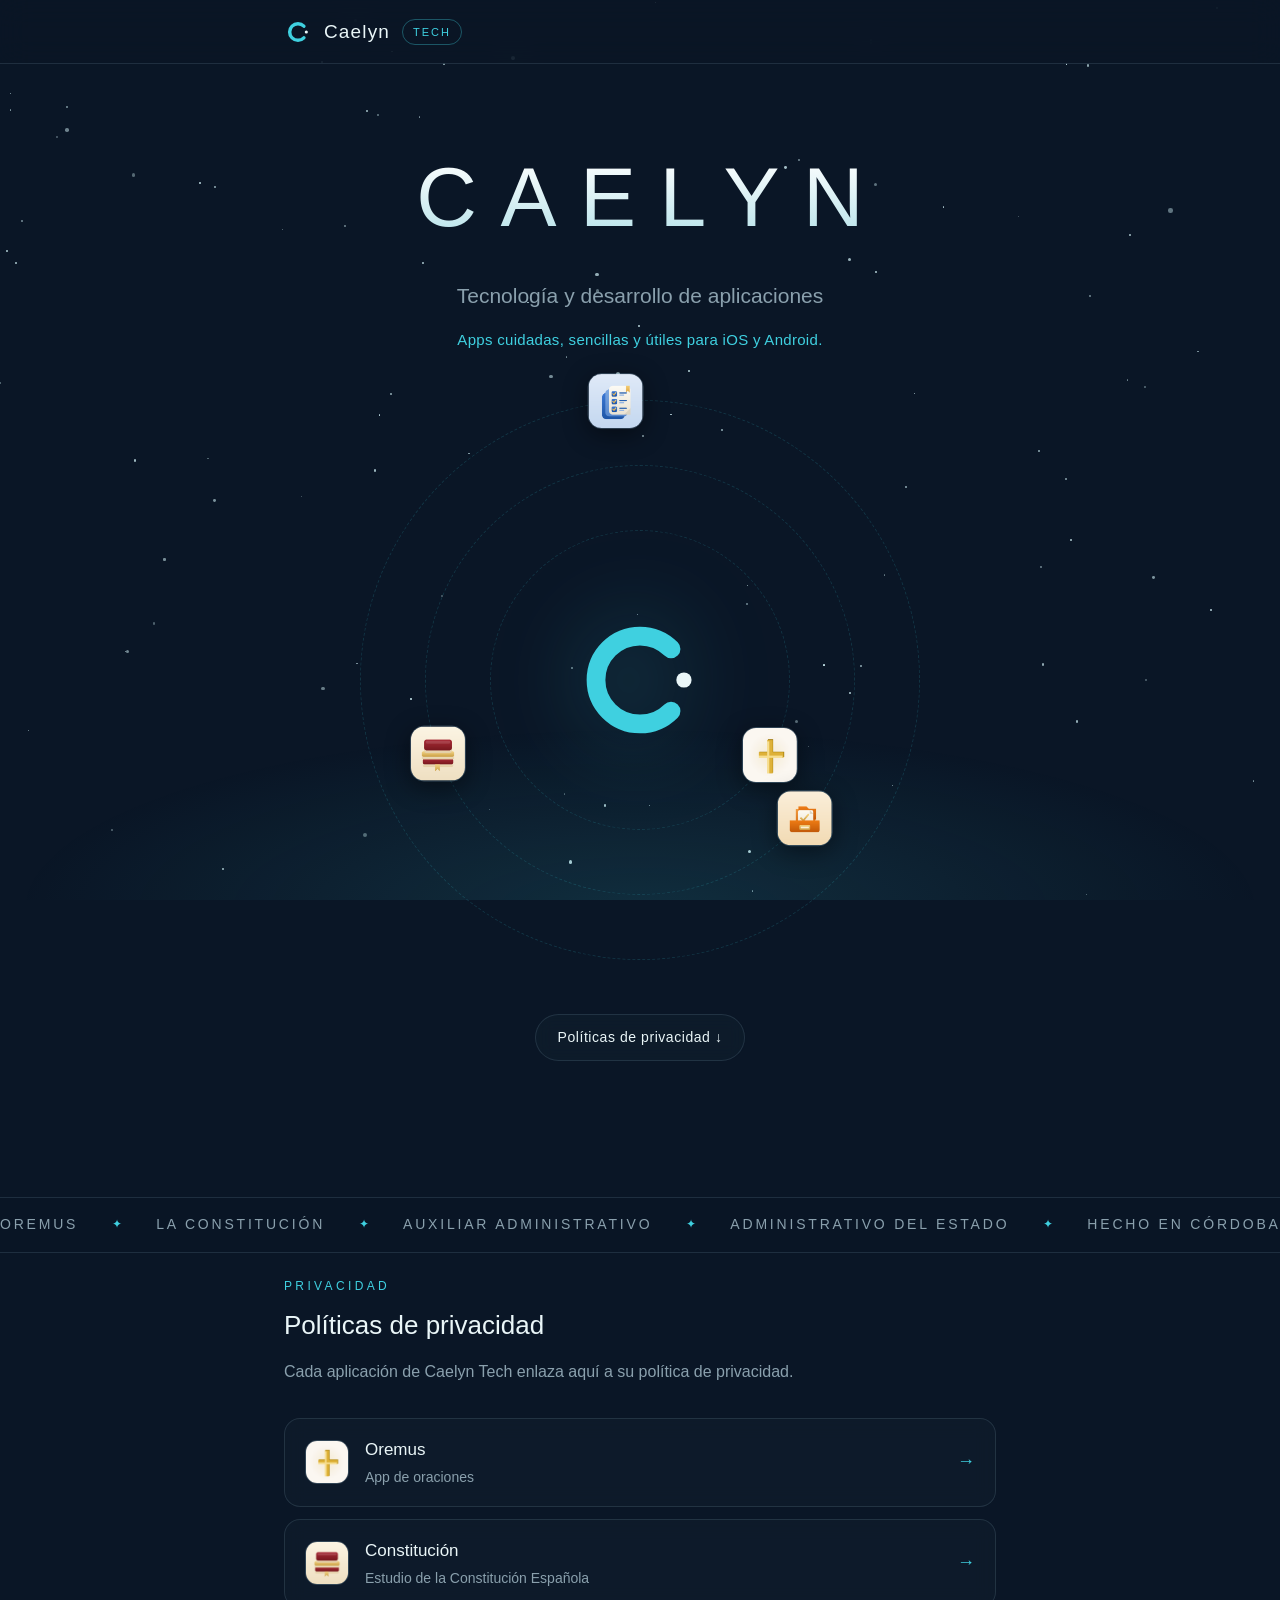
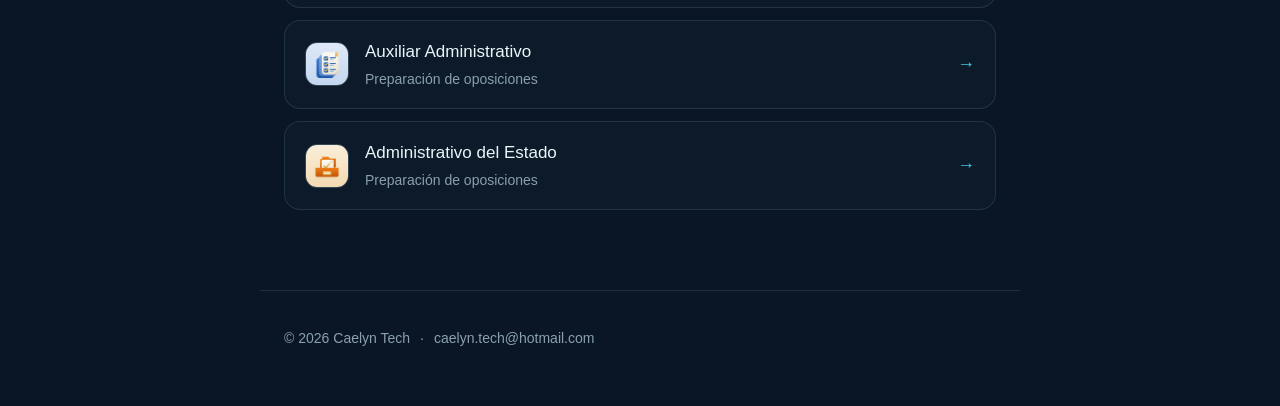
==== commit 37f12d9b: "Web: cache-bust v5 de los iconos nuevos (landing + secciones de politicas)" ====
--- a/index.html
+++ b/index.html
@@ -52,15 +52,15 @@
         <span>Oremus</span>
       </a>
       <a class="sat-app s2" href="privacidad/constitucion.html" data-app="constitucion" aria-label="Constitución — información de la app">
-        <img src="assets/apps/constitucion.png" alt="" width="56" height="56" />
+        <img src="assets/apps/constitucion.png?v=5" alt="" width="56" height="56" />
         <span>Constitución</span>
       </a>
       <a class="sat-app s3" href="privacidad/auxiliar-administrativo.html" data-app="auxiliar" aria-label="Auxiliar Administrativo — información de la app">
-        <img src="assets/apps/auxiliar-administrativo.png" alt="" width="56" height="56" />
+        <img src="assets/apps/auxiliar-administrativo.png?v=5" alt="" width="56" height="56" />
         <span>Auxiliar Administrativo</span>
       </a>
       <a class="sat-app s4" href="privacidad/administrativo-estado.html" data-app="administrativo" aria-label="Administrativo del Estado — información de la app">
-        <img src="assets/apps/administrativo-estado.png?v=3" alt="" width="56" height="56" />
+        <img src="assets/apps/administrativo-estado.png?v=5" alt="" width="56" height="56" />
         <span>Administrativo del Estado</span>
       </a>
     </div>
@@ -99,7 +99,7 @@
       </li>
       <li class="policy-item reveal">
         <a href="privacidad/constitucion.html">
-          <img class="policy-icon" src="assets/apps/constitucion.png" alt="" width="44" height="44" />
+          <img class="policy-icon" src="assets/apps/constitucion.png?v=5" alt="" width="44" height="44" />
           <span class="policy-text">
             <span class="policy-name">Constitución</span>
             <span class="policy-desc">Estudio de la Constitución Española</span>
@@ -109,7 +109,7 @@
       </li>
       <li class="policy-item reveal">
         <a href="privacidad/auxiliar-administrativo.html">
-          <img class="policy-icon" src="assets/apps/auxiliar-administrativo.png" alt="" width="44" height="44" />
+          <img class="policy-icon" src="assets/apps/auxiliar-administrativo.png?v=5" alt="" width="44" height="44" />
           <span class="policy-text">
             <span class="policy-name">Auxiliar Administrativo</span>
             <span class="policy-desc">Preparación de oposiciones</span>
@@ -119,7 +119,7 @@
       </li>
       <li class="policy-item reveal">
         <a href="privacidad/administrativo-estado.html">
-          <img class="policy-icon" src="assets/apps/administrativo-estado.png?v=3" alt="" width="44" height="44" />
+          <img class="policy-icon" src="assets/apps/administrativo-estado.png?v=5" alt="" width="44" height="44" />
           <span class="policy-text">
             <span class="policy-name">Administrativo del Estado</span>
             <span class="policy-desc">Preparación de oposiciones</span>
@@ -211,17 +211,17 @@
   },
   constitucion: {
     name: 'Constitución', desc: 'Estudio de la Constitución Española',
-    icon: 'assets/apps/constitucion.png', policy: 'privacidad/constitucion.html',
+    icon: 'assets/apps/constitucion.png?v=5', policy: 'privacidad/constitucion.html',
     play: null, ios: null
   },
   auxiliar: {
     name: 'Auxiliar Administrativo', desc: 'Preparación de oposiciones',
-    icon: 'assets/apps/auxiliar-administrativo.png', policy: 'privacidad/auxiliar-administrativo.html',
+    icon: 'assets/apps/auxiliar-administrativo.png?v=5', policy: 'privacidad/auxiliar-administrativo.html',
     play: null, ios: null
   },
   administrativo: {
     name: 'Administrativo del Estado', desc: 'Preparación de oposiciones',
-    icon: 'assets/apps/administrativo-estado.png?v=3', policy: 'privacidad/administrativo-estado.html',
+    icon: 'assets/apps/administrativo-estado.png?v=5', policy: 'privacidad/administrativo-estado.html',
     play: null, ios: null
   }
 };
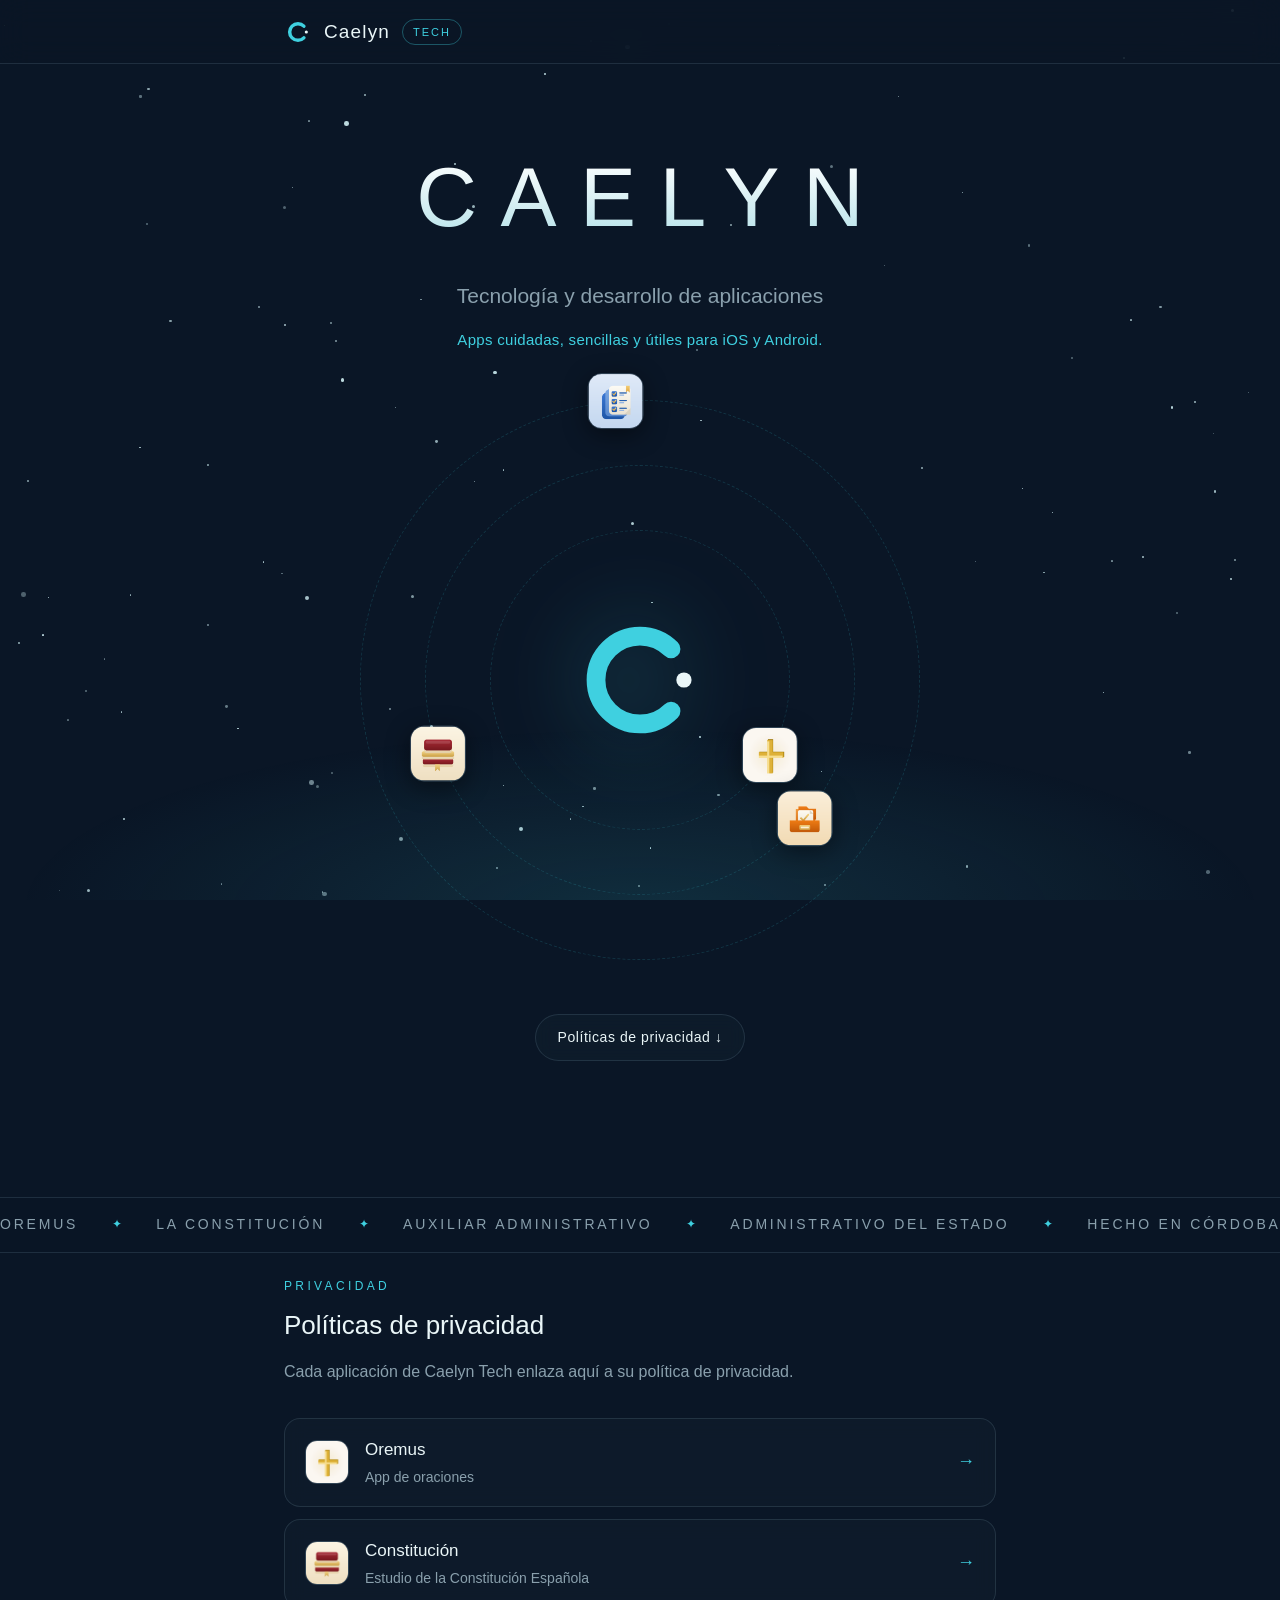
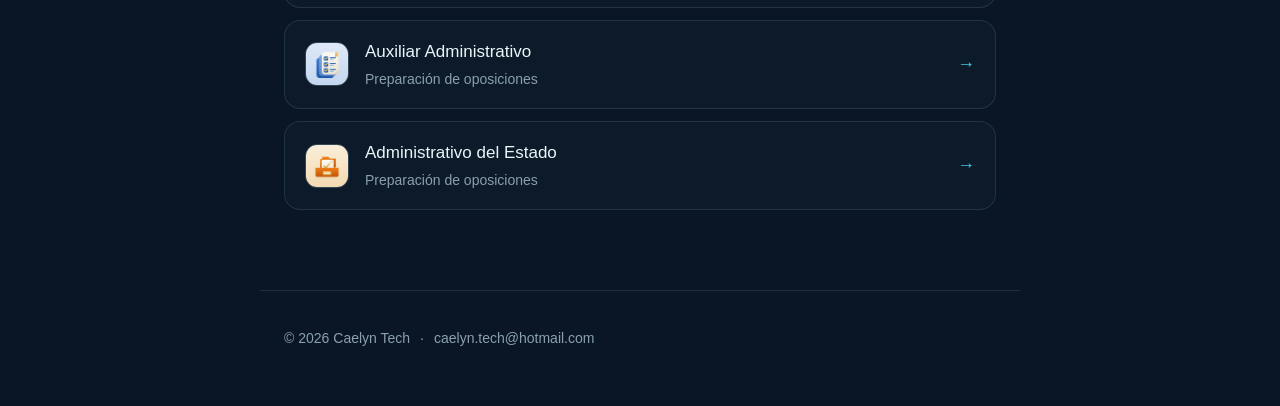
==== commit d0d743b6: "Web: enlaces a Google Play (produccion) de las 3 apps de oposicion" ====
--- a/index.html
+++ b/index.html
@@ -212,17 +212,17 @@
   constitucion: {
     name: 'Constitución', desc: 'Estudio de la Constitución Española',
     icon: 'assets/apps/constitucion.png?v=5', policy: 'privacidad/constitucion.html',
-    play: null, ios: null
+    play: 'https://play.google.com/store/apps/details?id=com.rafaelge.laconstitucion', ios: null
   },
   auxiliar: {
     name: 'Auxiliar Administrativo', desc: 'Preparación de oposiciones',
     icon: 'assets/apps/auxiliar-administrativo.png?v=5', policy: 'privacidad/auxiliar-administrativo.html',
-    play: null, ios: null
+    play: 'https://play.google.com/store/apps/details?id=com.rafaelge.auxadministrativo', ios: null
   },
   administrativo: {
     name: 'Administrativo del Estado', desc: 'Preparación de oposiciones',
     icon: 'assets/apps/administrativo-estado.png?v=5', policy: 'privacidad/administrativo-estado.html',
-    play: null, ios: null
+    play: 'https://play.google.com/store/apps/details?id=com.rafaelge.administrativoestado', ios: null
   }
 };
 
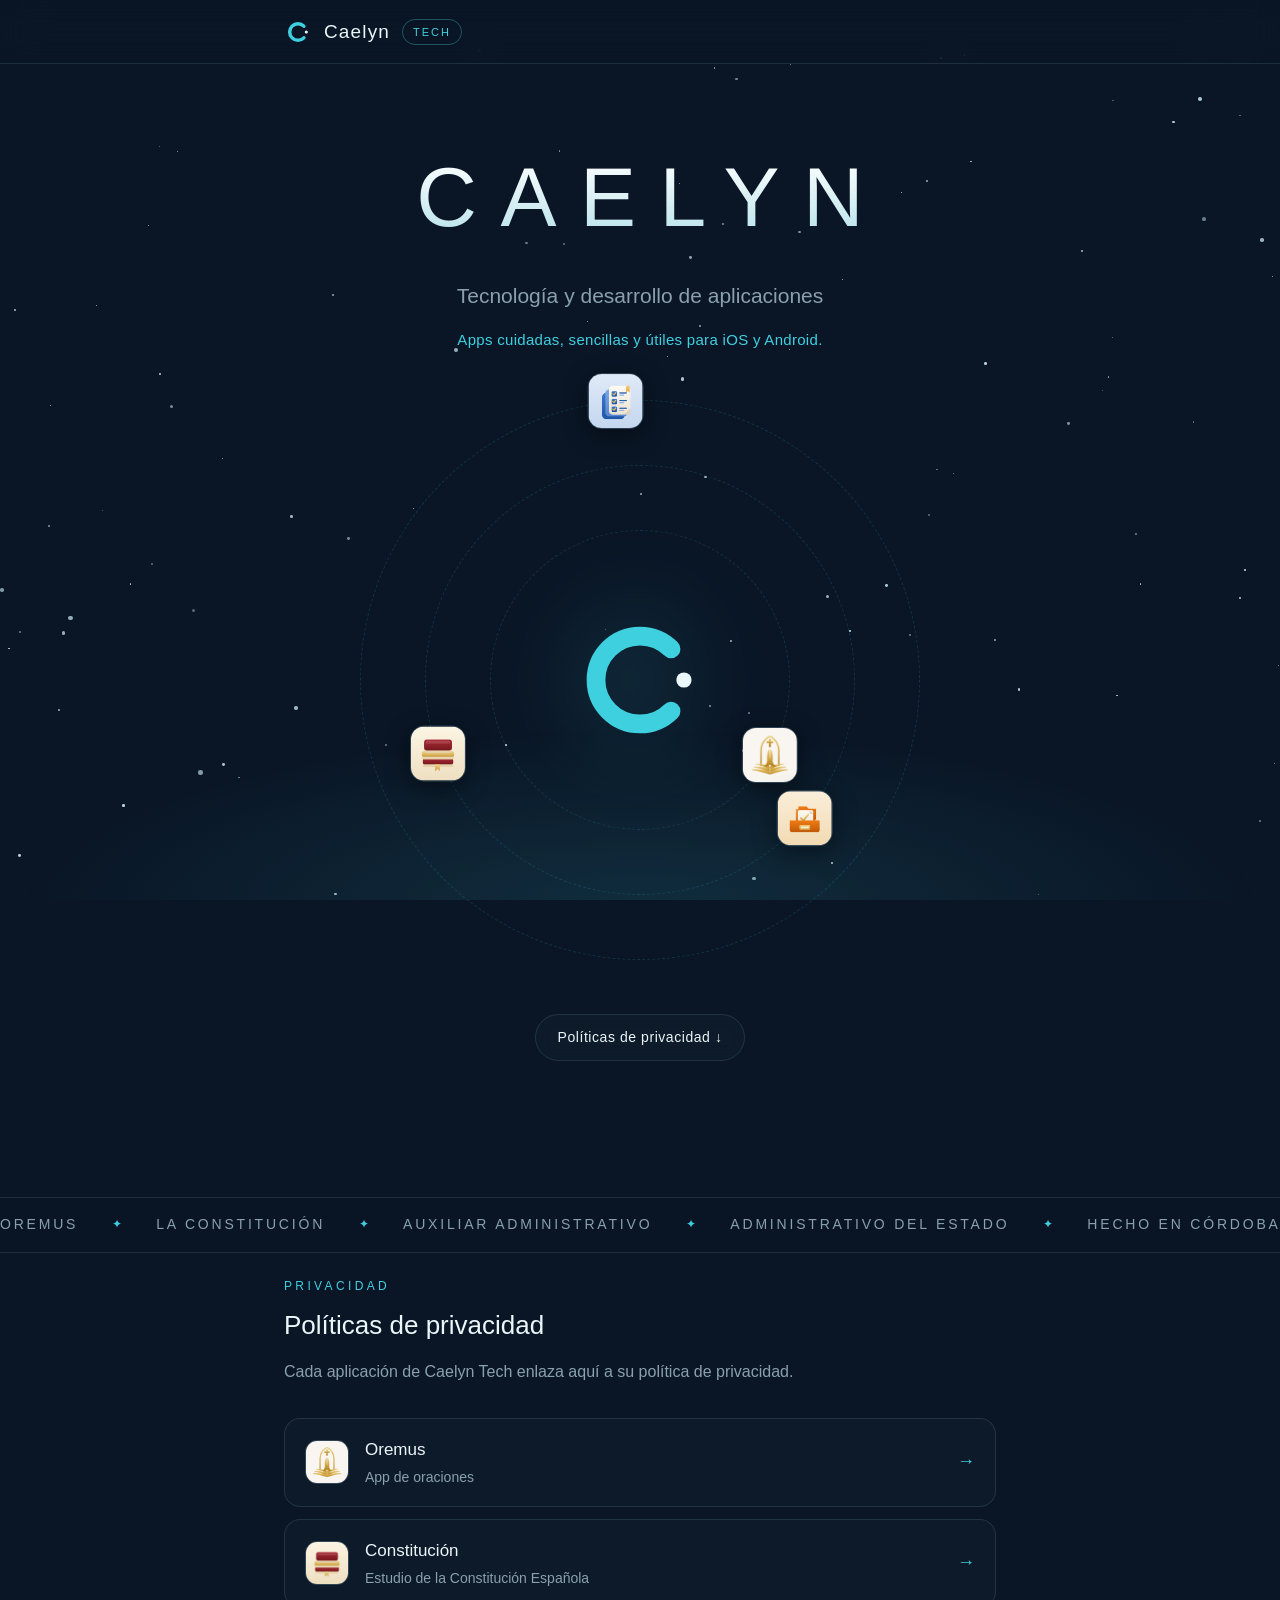
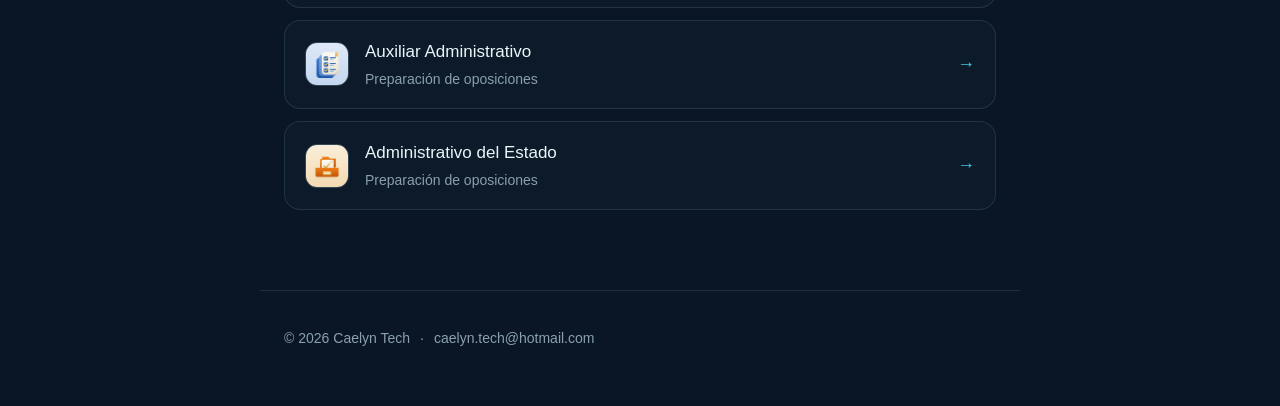
==== commit ab85f94c: "Web: icono nuevo de Oremus (emblema, full-bleed) y RevenueCat en la politica de Constitucion" ====
--- a/index.html
+++ b/index.html
@@ -48,7 +48,7 @@
         </svg>
       </div>
       <a class="sat-app s1" href="privacidad/oremus.html" data-app="oremus" aria-label="Oremus — información de la app">
-        <img src="assets/apps/oremus.png" alt="" width="56" height="56" />
+        <img src="assets/apps/oremus.png?v=2" alt="" width="56" height="56" />
         <span>Oremus</span>
       </a>
       <a class="sat-app s2" href="privacidad/constitucion.html" data-app="constitucion" aria-label="Constitución — información de la app">
@@ -89,7 +89,7 @@
     <ul class="policy-list">
       <li class="policy-item reveal">
         <a href="privacidad/oremus.html">
-          <img class="policy-icon" src="assets/apps/oremus.png" alt="" width="44" height="44" />
+          <img class="policy-icon" src="assets/apps/oremus.png?v=2" alt="" width="44" height="44" />
           <span class="policy-text">
             <span class="policy-name">Oremus</span>
             <span class="policy-desc">App de oraciones</span>
@@ -206,7 +206,7 @@
 var APPS = {
   oremus: {
     name: 'Oremus', desc: 'App de oraciones',
-    icon: 'assets/apps/oremus.png', policy: 'privacidad/oremus.html',
+    icon: 'assets/apps/oremus.png?v=2', policy: 'privacidad/oremus.html',
     play: 'https://play.google.com/store/apps/details?id=com.rafaelge.oremus', ios: null
   },
   constitucion: {
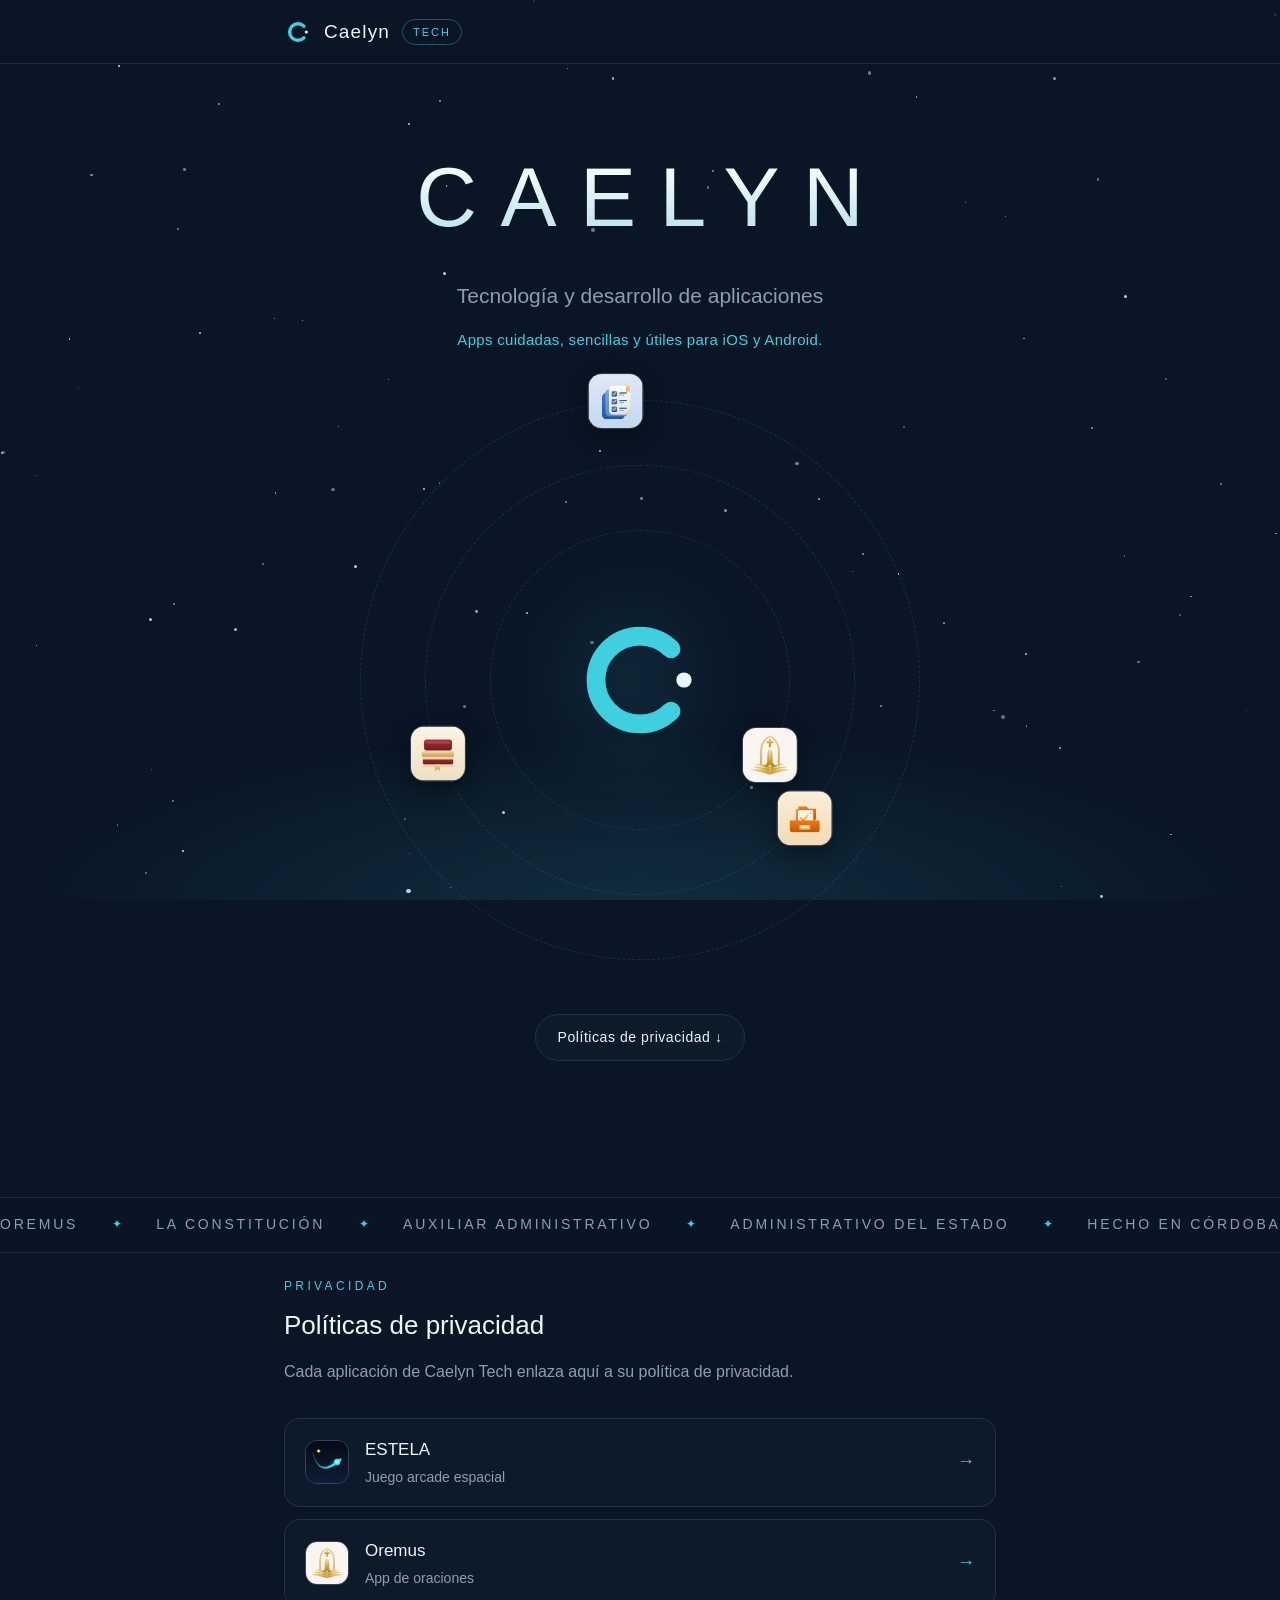
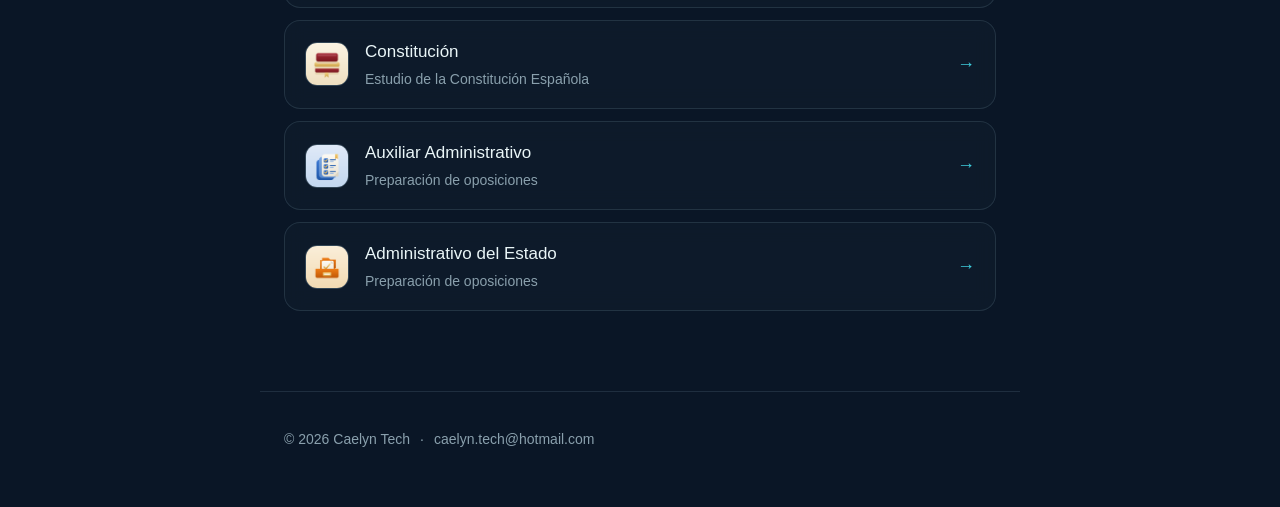
==== commit 46386828: "Privacidad: anade ESTELA (unica app con publicidad: AdMob solo en Android)" ====
--- a/index.html
+++ b/index.html
@@ -88,6 +88,16 @@
 
     <ul class="policy-list">
       <li class="policy-item reveal">
+        <a href="privacidad/estela.html">
+          <img class="policy-icon" src="assets/apps/estela.png?v=1" alt="" width="44" height="44" />
+          <span class="policy-text">
+            <span class="policy-name">ESTELA</span>
+            <span class="policy-desc">Juego arcade espacial</span>
+          </span>
+          <span class="policy-arrow" aria-hidden="true">→</span>
+        </a>
+      </li>
+      <li class="policy-item reveal">
         <a href="privacidad/oremus.html">
           <img class="policy-icon" src="assets/apps/oremus.png?v=2" alt="" width="44" height="44" />
           <span class="policy-text">
